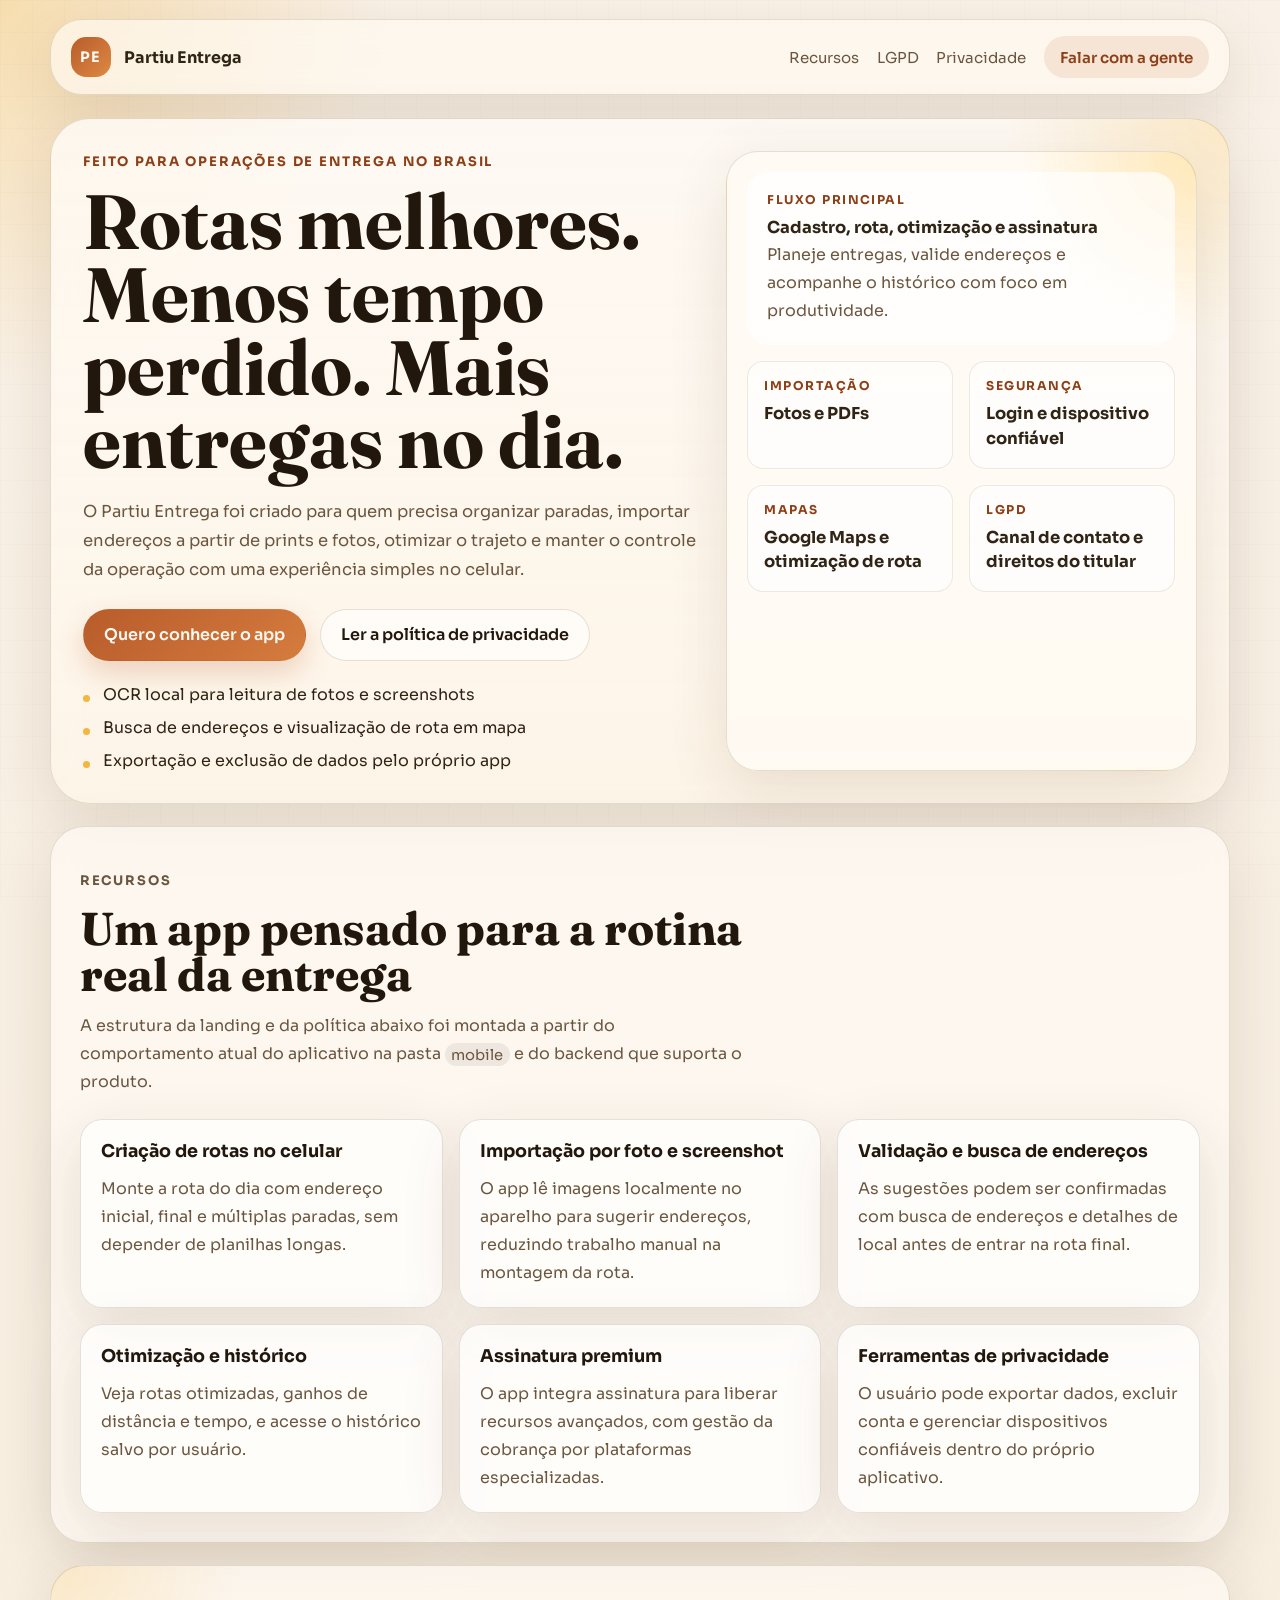
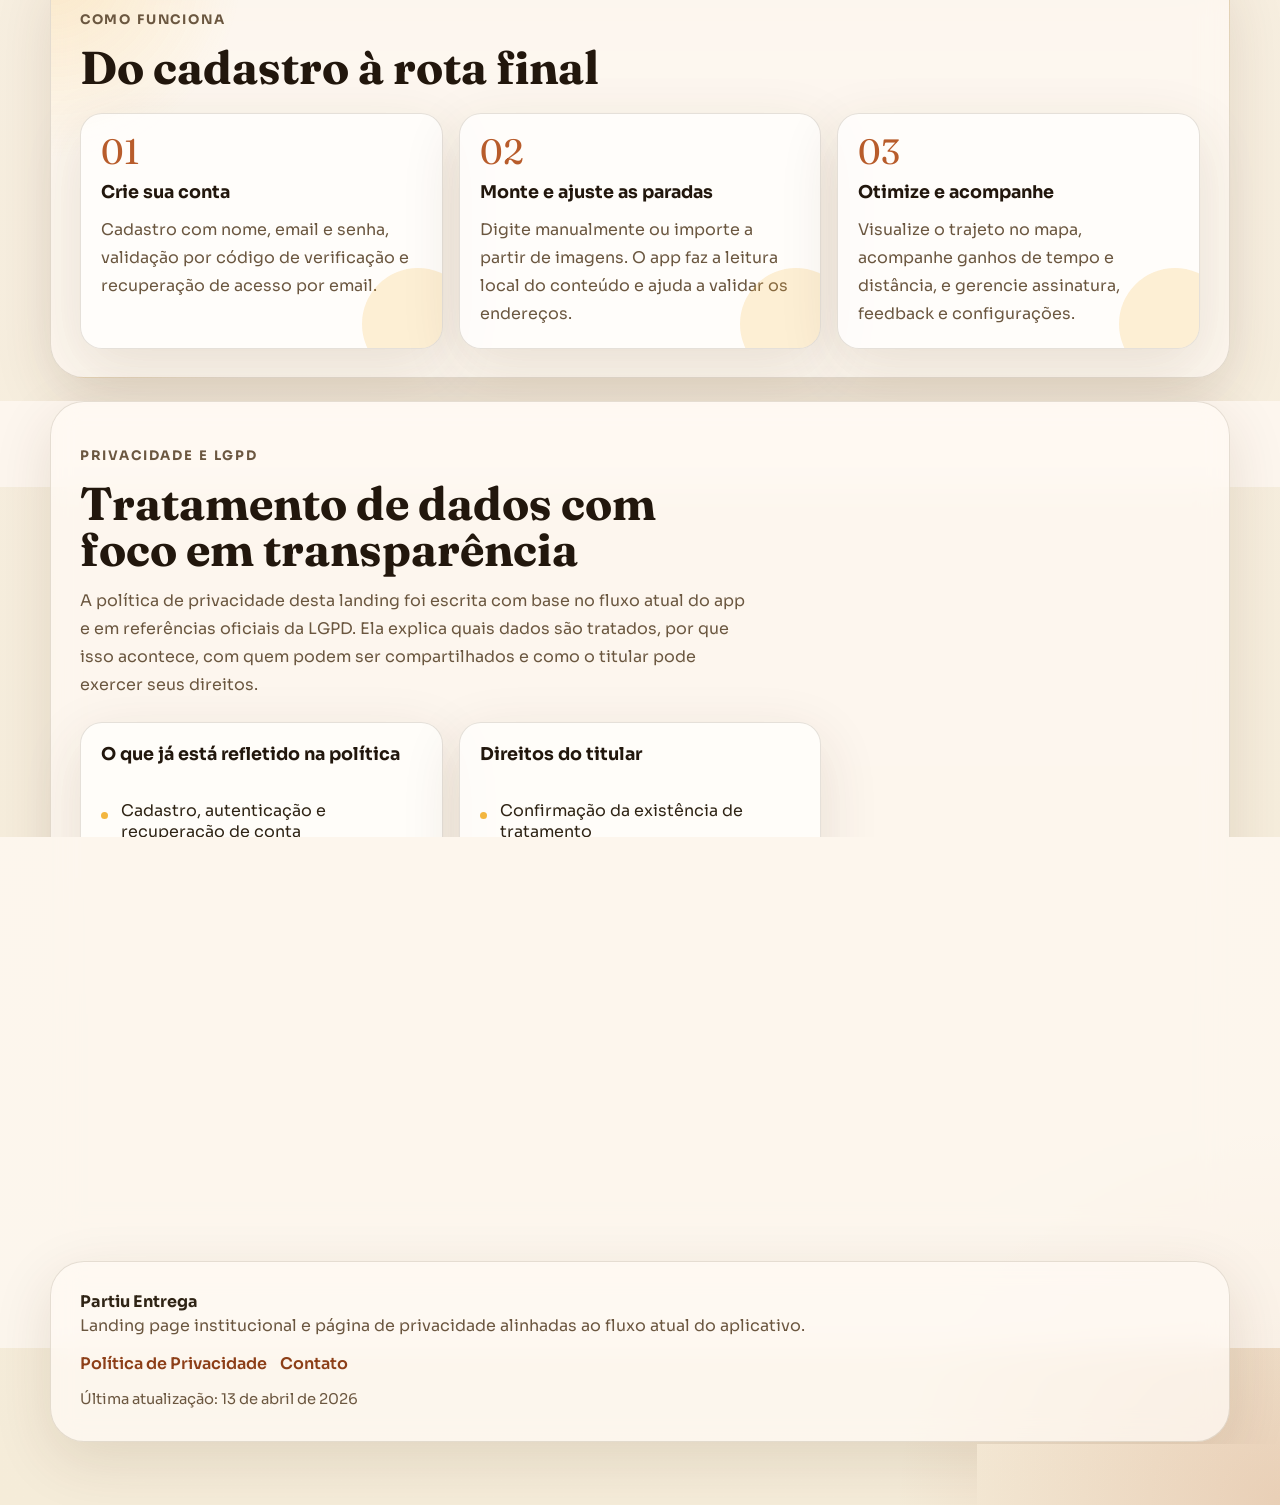
==== index.html @ 207a00ff "adding a page to project" ====
<!doctype html>
<html lang="pt-BR">
  <head>
    <meta charset="UTF-8" />
    <meta name="viewport" content="width=device-width, initial-scale=1.0" />
    <title>Partiu Entrega | Rotas inteligentes para entregas no Brasil</title>
    <meta
      name="description"
      content="Partiu Entrega ajuda entregadores a criar, importar e otimizar rotas com mais rapidez, segurança e transparência no tratamento de dados."
    />
    <link rel="stylesheet" href="./styles.css" />
  </head>
  <body>
    <div class="page-shell">
      <header class="site-header">
        <a class="brand" href="./index.html">
          <span class="brand-mark">PE</span>
          <span data-config="brandName">Partiu Entrega</span>
        </a>

        <nav class="site-nav" aria-label="Navegação principal">
          <a href="#recursos">Recursos</a>
          <a href="#lgpd">LGPD</a>
          <a href="./politica-de-privacidade.html">Privacidade</a>
          <a
            class="nav-cta"
            data-config-link="contactMailto"
            href="mailto:serratdiego@gmail.com"
            >Falar com a gente</a
          >
        </nav>
      </header>

      <main>
        <section class="hero">
          <div class="hero-copy">
            <p class="eyebrow">Feito para operações de entrega no Brasil</p>
            <h1>Rotas melhores. Menos tempo perdido. Mais entregas no dia.</h1>
            <p class="hero-text">
              O <span data-config="brandName">Partiu Entrega</span> foi criado
              para quem precisa organizar paradas, importar endereços a partir
              de prints e fotos, otimizar o trajeto e manter o controle da
              operação com uma experiência simples no celular.
            </p>

            <div class="hero-actions">
              <a
                class="button button-primary"
                data-config-link="contactMailto"
                href="mailto:serratdiego@gmail.com"
                >Quero conhecer o app</a
              >
              <a class="button button-secondary" href="./politica-de-privacidade.html"
                >Ler a política de privacidade</a
              >
            </div>

            <ul class="hero-highlights" aria-label="Destaques do aplicativo">
              <li>OCR local para leitura de fotos e screenshots</li>
              <li>Busca de endereços e visualização de rota em mapa</li>
              <li>Exportação e exclusão de dados pelo próprio app</li>
            </ul>
          </div>

          <aside class="hero-card" aria-label="Resumo do produto">
            <div class="metric-card">
              <span class="metric-label">Fluxo principal</span>
              <strong>Cadastro, rota, otimização e assinatura</strong>
              <p>
                Planeje entregas, valide endereços e acompanhe o histórico com
                foco em produtividade.
              </p>
            </div>

            <div class="metric-grid">
              <div>
                <span class="metric-kicker">Importação</span>
                <strong>Fotos e PDFs</strong>
              </div>
              <div>
                <span class="metric-kicker">Segurança</span>
                <strong>Login e dispositivo confiável</strong>
              </div>
              <div>
                <span class="metric-kicker">Mapas</span>
                <strong>Google Maps e otimização de rota</strong>
              </div>
              <div>
                <span class="metric-kicker">LGPD</span>
                <strong>Canal de contato e direitos do titular</strong>
              </div>
            </div>
          </aside>
        </section>

        <section class="section" id="recursos">
          <div class="section-heading">
            <p class="eyebrow">Recursos</p>
            <h2>Um app pensado para a rotina real da entrega</h2>
            <p>
              A estrutura da landing e da política abaixo foi montada a partir
              do comportamento atual do aplicativo na pasta
              <code>mobile</code> e do backend que suporta o produto.
            </p>
          </div>

          <div class="feature-grid">
            <article class="feature-card">
              <h3>Criação de rotas no celular</h3>
              <p>
                Monte a rota do dia com endereço inicial, final e múltiplas
                paradas, sem depender de planilhas longas.
              </p>
            </article>

            <article class="feature-card">
              <h3>Importação por foto e screenshot</h3>
              <p>
                O app lê imagens localmente no aparelho para sugerir endereços,
                reduzindo trabalho manual na montagem da rota.
              </p>
            </article>

            <article class="feature-card">
              <h3>Validação e busca de endereços</h3>
              <p>
                As sugestões podem ser confirmadas com busca de endereços e
                detalhes de local antes de entrar na rota final.
              </p>
            </article>

            <article class="feature-card">
              <h3>Otimização e histórico</h3>
              <p>
                Veja rotas otimizadas, ganhos de distância e tempo, e acesse o
                histórico salvo por usuário.
              </p>
            </article>

            <article class="feature-card">
              <h3>Assinatura premium</h3>
              <p>
                O app integra assinatura para liberar recursos avançados, com
                gestão da cobrança por plataformas especializadas.
              </p>
            </article>

            <article class="feature-card">
              <h3>Ferramentas de privacidade</h3>
              <p>
                O usuário pode exportar dados, excluir conta e gerenciar
                dispositivos confiáveis dentro do próprio aplicativo.
              </p>
            </article>
          </div>
        </section>

        <section class="section steps-section">
          <div class="section-heading">
            <p class="eyebrow">Como funciona</p>
            <h2>Do cadastro à rota final</h2>
          </div>

          <div class="steps-grid">
            <article class="step-card">
              <span class="step-number">01</span>
              <h3>Crie sua conta</h3>
              <p>
                Cadastro com nome, email e senha, validação por código de
                verificação e recuperação de acesso por email.
              </p>
            </article>

            <article class="step-card">
              <span class="step-number">02</span>
              <h3>Monte e ajuste as paradas</h3>
              <p>
                Digite manualmente ou importe a partir de imagens. O app faz a
                leitura local do conteúdo e ajuda a validar os endereços.
              </p>
            </article>

            <article class="step-card">
              <span class="step-number">03</span>
              <h3>Otimize e acompanhe</h3>
              <p>
                Visualize o trajeto no mapa, acompanhe ganhos de tempo e
                distância, e gerencie assinatura, feedback e configurações.
              </p>
            </article>
          </div>
        </section>

        <section class="section privacy-section" id="lgpd">
          <div class="section-heading">
            <p class="eyebrow">Privacidade e LGPD</p>
            <h2>Tratamento de dados com foco em transparência</h2>
            <p>
              A política de privacidade desta landing foi escrita com base no
              fluxo atual do app e em referências oficiais da LGPD. Ela explica
              quais dados são tratados, por que isso acontece, com quem podem
              ser compartilhados e como o titular pode exercer seus direitos.
            </p>
          </div>

          <div class="privacy-panels">
            <article class="privacy-panel">
              <h3>O que já está refletido na política</h3>
              <ul class="plain-list">
                <li>Cadastro, autenticação e recuperação de conta</li>
                <li>Armazenamento local de sessão e preferências no aparelho</li>
                <li>Importação de imagens com OCR local no dispositivo</li>
                <li>Busca de endereços, mapas e otimização de rota</li>
                <li>Assinaturas, feedbacks, exportação e exclusão de dados</li>
              </ul>
            </article>

            <article class="privacy-panel">
              <h3>Direitos do titular</h3>
              <ul class="plain-list">
                <li>Confirmação da existência de tratamento</li>
                <li>Acesso, correção e portabilidade dos dados</li>
                <li>Eliminação da conta e dos dados associados, quando cabível</li>
                <li>Informações sobre compartilhamento e retenção</li>
                <li>Canal de contato para solicitações relacionadas à LGPD</li>
              </ul>
            </article>
          </div>

          <div class="cta-strip">
            <p>
              Consulte a página completa da política para publicar junto com o
              app e ajustar os dados do responsável, se necessário.
            </p>
            <a class="button button-primary" href="./politica-de-privacidade.html"
              >Abrir política de privacidade</a
            >
          </div>
        </section>
      </main>

      <footer class="site-footer">
        <div>
          <strong data-config="brandName">Partiu Entrega</strong>
          <p>
            Landing page institucional e página de privacidade alinhadas ao
            fluxo atual do aplicativo.
          </p>
        </div>

        <div class="footer-links">
          <a href="./politica-de-privacidade.html">Política de Privacidade</a>
          <a data-config-link="contactMailto" href="mailto:serratdiego@gmail.com"
            >Contato</a
          >
        </div>

        <p class="footer-meta">
          Última atualização: <span data-config="updatedAt">13 de abril de 2026</span>
        </p>
      </footer>
    </div>

    <script src="./script.js"></script>
  </body>
</html>
---- styles.css ----
@import url("https://fonts.googleapis.com/css2?family=Fraunces:wght@600;700&family=Sora:wght@400;500;600;700&display=swap");

:root {
  --bg: #f6efe4;
  --bg-strong: #f0dfc5;
  --surface: rgba(255, 251, 245, 0.82);
  --surface-strong: #fff8ef;
  --card: rgba(255, 255, 255, 0.8);
  --border: rgba(71, 49, 18, 0.14);
  --text: #2f2415;
  --text-soft: #6b5740;
  --heading: #22170d;
  --primary: #b85c2b;
  --primary-strong: #8d3f18;
  --accent: #f3b63f;
  --accent-soft: #ffe09c;
  --shadow: 0 18px 60px rgba(74, 42, 9, 0.12);
  --radius-xl: 28px;
  --radius-lg: 22px;
  --radius-md: 16px;
  --radius-sm: 12px;
  --max-width: 1180px;
}

* {
  box-sizing: border-box;
}

html {
  scroll-behavior: smooth;
}

body {
  margin: 0;
  color: var(--text);
  font-family: "Sora", "Segoe UI", sans-serif;
  background:
    radial-gradient(circle at top left, rgba(243, 182, 63, 0.33), transparent 24rem),
    radial-gradient(circle at bottom right, rgba(184, 92, 43, 0.2), transparent 24rem),
    linear-gradient(180deg, #f9f1e7 0%, #f5ecd9 100%);
}

body::before {
  position: fixed;
  inset: 0;
  background-image:
    linear-gradient(rgba(47, 36, 21, 0.025) 1px, transparent 1px),
    linear-gradient(90deg, rgba(47, 36, 21, 0.025) 1px, transparent 1px);
  background-size: 32px 32px;
  content: "";
  pointer-events: none;
  opacity: 0.55;
}

a {
  color: inherit;
}

code {
  padding: 0.16rem 0.4rem;
  border-radius: 999px;
  background: rgba(47, 36, 21, 0.07);
  font-family: "Sora", sans-serif;
  font-size: 0.92em;
}

.page-shell {
  position: relative;
  z-index: 1;
  width: min(calc(100% - 2rem), var(--max-width));
  margin: 0 auto;
  padding: 1.2rem 0 2.5rem;
}

.site-header,
.site-footer,
.hero,
.section,
.policy-hero,
.policy-content {
  backdrop-filter: blur(14px);
}

.site-header {
  display: flex;
  align-items: center;
  justify-content: space-between;
  gap: 1rem;
  padding: 1rem 1.25rem;
  margin-bottom: 1.4rem;
  border: 1px solid var(--border);
  border-radius: calc(var(--radius-xl) + 4px);
  background: rgba(255, 249, 241, 0.68);
  box-shadow: var(--shadow);
}

.brand {
  display: inline-flex;
  align-items: center;
  gap: 0.8rem;
  font-weight: 700;
  text-decoration: none;
}

.brand-mark {
  display: grid;
  place-items: center;
  width: 2.5rem;
  height: 2.5rem;
  border-radius: 0.95rem;
  background: linear-gradient(135deg, var(--primary) 0%, #de8a44 100%);
  color: #fff8f2;
  font-size: 0.9rem;
  letter-spacing: 0.08em;
}

.site-nav {
  display: flex;
  flex-wrap: wrap;
  align-items: center;
  justify-content: flex-end;
  gap: 0.9rem 1.1rem;
}

.site-nav a {
  text-decoration: none;
  color: var(--text-soft);
  font-size: 0.94rem;
}

.site-nav a:hover,
.site-nav a:focus-visible {
  color: var(--heading);
}

.nav-cta {
  padding: 0.72rem 1rem;
  border-radius: 999px;
  background: rgba(184, 92, 43, 0.12);
  color: var(--primary-strong) !important;
  font-weight: 600;
}

.hero {
  display: grid;
  grid-template-columns: minmax(0, 1.25fr) minmax(320px, 0.95fr);
  gap: 1.4rem;
  padding: 2rem;
  margin-bottom: 1.4rem;
  border: 1px solid var(--border);
  border-radius: 40px;
  background:
    radial-gradient(circle at right top, rgba(243, 182, 63, 0.25), transparent 14rem),
    linear-gradient(180deg, rgba(255, 251, 246, 0.82), rgba(255, 246, 233, 0.74));
  box-shadow: var(--shadow);
}

.hero-copy,
.section-heading {
  max-width: 42rem;
}

.eyebrow {
  margin: 0 0 0.8rem;
  color: var(--primary-strong);
  font-size: 0.82rem;
  font-weight: 700;
  letter-spacing: 0.14em;
  text-transform: uppercase;
}

h1,
h2,
h3 {
  margin: 0;
  color: var(--heading);
}

h1,
h2 {
  font-family: "Fraunces", Georgia, serif;
}

h1 {
  max-width: 13ch;
  font-size: clamp(2.8rem, 6vw, 5.2rem);
  line-height: 0.95;
}

h2 {
  font-size: clamp(2rem, 3.6vw, 3.25rem);
  line-height: 1;
}

h3 {
  font-size: 1.1rem;
  line-height: 1.35;
}

p {
  margin: 0;
  line-height: 1.75;
}

.hero-text,
.section-heading p,
.policy-hero p,
.policy-content p,
.feature-card p,
.step-card p,
.privacy-panel p,
.metric-card p {
  color: var(--text-soft);
}

.hero-text {
  margin-top: 1.25rem;
  font-size: 1.03rem;
}

.hero-actions,
.footer-links {
  display: flex;
  flex-wrap: wrap;
  gap: 0.85rem;
}

.hero-actions {
  margin-top: 1.5rem;
}

.button {
  display: inline-flex;
  align-items: center;
  justify-content: center;
  padding: 0.92rem 1.25rem;
  border: 1px solid transparent;
  border-radius: 999px;
  text-decoration: none;
  font-weight: 600;
  transition:
    transform 180ms ease,
    box-shadow 180ms ease,
    background 180ms ease;
}

.button:hover,
.button:focus-visible {
  transform: translateY(-1px);
}

.button-primary {
  background: linear-gradient(135deg, var(--primary) 0%, #d57c3e 100%);
  color: #fff8f1;
  box-shadow: 0 12px 28px rgba(184, 92, 43, 0.24);
}

.button-secondary {
  border-color: var(--border);
  background: rgba(255, 255, 255, 0.62);
  color: var(--heading);
}

.hero-highlights,
.plain-list {
  padding: 0;
  margin: 1.4rem 0 0;
  list-style: none;
}

.hero-highlights li,
.plain-list li {
  position: relative;
  padding-left: 1.25rem;
  color: var(--text);
}

.hero-highlights li + li,
.plain-list li + li {
  margin-top: 0.75rem;
}

.hero-highlights li::before,
.plain-list li::before {
  position: absolute;
  top: 0.72rem;
  left: 0;
  width: 0.45rem;
  height: 0.45rem;
  border-radius: 999px;
  background: var(--accent);
  content: "";
}

.hero-card,
.feature-card,
.step-card,
.privacy-panel,
.section,
.policy-hero,
.policy-content,
.site-footer {
  border: 1px solid var(--border);
  box-shadow: var(--shadow);
}

.hero-card {
  display: grid;
  gap: 1rem;
  align-content: start;
  padding: 1.3rem;
  border-radius: 32px;
  background:
    radial-gradient(circle at top right, rgba(255, 224, 156, 0.65), transparent 11rem),
    rgba(255, 251, 245, 0.82);
}

.metric-card,
.feature-card,
.step-card,
.privacy-panel {
  padding: 1.25rem;
  border-radius: var(--radius-lg);
  background: rgba(255, 255, 255, 0.7);
}

.metric-label,
.metric-kicker,
.summary-label {
  display: block;
  margin-bottom: 0.5rem;
  color: var(--primary-strong);
  font-size: 0.76rem;
  font-weight: 700;
  letter-spacing: 0.12em;
  text-transform: uppercase;
}

.metric-card strong,
.metric-grid strong,
.policy-summary strong {
  display: block;
  font-size: 1.03rem;
  line-height: 1.5;
}

.metric-grid,
.privacy-panels,
.feature-grid,
.steps-grid,
.policy-summary {
  display: grid;
  gap: 1rem;
}

.metric-grid {
  grid-template-columns: repeat(2, minmax(0, 1fr));
}

.metric-grid > div {
  padding: 1rem;
  border: 1px solid rgba(71, 49, 18, 0.1);
  border-radius: var(--radius-md);
  background: rgba(255, 255, 255, 0.62);
}

.section,
.policy-hero,
.policy-content,
.site-footer {
  padding: 1.8rem;
  margin-bottom: 1.4rem;
  border-radius: 34px;
  background: rgba(255, 250, 244, 0.72);
}

.section-heading {
  margin-bottom: 1.4rem;
}

.section-heading p {
  margin-top: 0.9rem;
}

.feature-grid,
.steps-grid,
.privacy-panels {
  grid-template-columns: repeat(3, minmax(0, 1fr));
}

.feature-card,
.step-card,
.privacy-panel {
  display: flex;
  flex-direction: column;
  gap: 0.7rem;
}

.step-card {
  position: relative;
  overflow: hidden;
}

.step-card::after {
  position: absolute;
  inset: auto -2rem -2rem auto;
  width: 7rem;
  height: 7rem;
  border-radius: 999px;
  background: rgba(243, 182, 63, 0.2);
  content: "";
}

.step-number {
  font-family: "Fraunces", Georgia, serif;
  color: var(--primary);
  font-size: 2.2rem;
  line-height: 1;
}

.steps-section {
  background:
    radial-gradient(circle at top left, rgba(243, 182, 63, 0.22), transparent 12rem),
    rgba(255, 250, 244, 0.72);
}

.cta-strip {
  display: flex;
  align-items: center;
  justify-content: space-between;
  gap: 1rem;
  margin-top: 1.35rem;
  padding: 1.1rem 1.2rem;
  border-radius: var(--radius-lg);
  background: linear-gradient(135deg, rgba(184, 92, 43, 0.1), rgba(243, 182, 63, 0.18));
}

.site-footer {
  display: grid;
  gap: 0.8rem;
}

.site-footer p {
  color: var(--text-soft);
}

.footer-links a {
  color: var(--primary-strong);
  text-decoration: none;
  font-weight: 600;
}

.footer-meta {
  font-size: 0.92rem;
}

.policy-main {
  display: grid;
  gap: 1.4rem;
}

.policy-hero h1 {
  max-width: 15ch;
  margin-bottom: 1rem;
}

.policy-summary {
  grid-template-columns: repeat(3, minmax(0, 1fr));
  margin-top: 1.5rem;
}

.policy-summary > div {
  padding: 1rem 1.05rem;
  border-radius: var(--radius-md);
  border: 1px solid rgba(71, 49, 18, 0.1);
  background: rgba(255, 255, 255, 0.68);
}

.policy-content {
  display: grid;
  gap: 1.6rem;
}

.policy-content section {
  display: grid;
  gap: 0.9rem;
}

.policy-content h2 {
  font-size: clamp(1.45rem, 2.3vw, 2rem);
}

.table-wrapper {
  overflow-x: auto;
}

.policy-table {
  width: 100%;
  border-collapse: collapse;
  min-width: 760px;
  background: rgba(255, 255, 255, 0.68);
  border-radius: var(--radius-md);
  overflow: hidden;
}

.policy-table th,
.policy-table td {
  padding: 1rem;
  border-bottom: 1px solid rgba(71, 49, 18, 0.1);
  text-align: left;
  vertical-align: top;
  line-height: 1.65;
}

.policy-table th {
  background: rgba(243, 182, 63, 0.18);
  color: var(--heading);
  font-size: 0.92rem;
}

.policy-table td {
  color: var(--text-soft);
  font-size: 0.94rem;
}

.notice,
.contact-card {
  padding: 1rem 1.1rem;
  border-left: 4px solid var(--primary);
  border-radius: 0 var(--radius-sm) var(--radius-sm) 0;
  background: rgba(255, 243, 226, 0.95);
}

.contact-card {
  display: inline-flex;
  gap: 0.4rem;
  flex-wrap: wrap;
}

.contact-card a,
.policy-content a {
  color: var(--primary-strong);
}

[aria-disabled="true"] {
  pointer-events: none;
  opacity: 0.55;
}

@media (max-width: 960px) {
  .hero,
  .feature-grid,
  .steps-grid,
  .privacy-panels,
  .policy-summary {
    grid-template-columns: 1fr;
  }

  .hero {
    padding: 1.55rem;
  }

  .site-header {
    flex-direction: column;
    align-items: flex-start;
  }

  .site-nav {
    justify-content: flex-start;
  }

  h1 {
    max-width: 100%;
  }

  .cta-strip {
    flex-direction: column;
    align-items: flex-start;
  }
}

@media (max-width: 640px) {
  .page-shell {
    width: min(calc(100% - 1rem), var(--max-width));
    padding-top: 0.55rem;
  }

  .site-header,
  .section,
  .policy-hero,
  .policy-content,
  .site-footer,
  .hero {
    border-radius: 24px;
    padding: 1.15rem;
  }

  .metric-grid {
    grid-template-columns: 1fr;
  }

  .button,
  .nav-cta {
    width: 100%;
  }

  .hero-actions,
  .footer-links {
    width: 100%;
  }

  .footer-links a {
    width: 100%;
  }
}
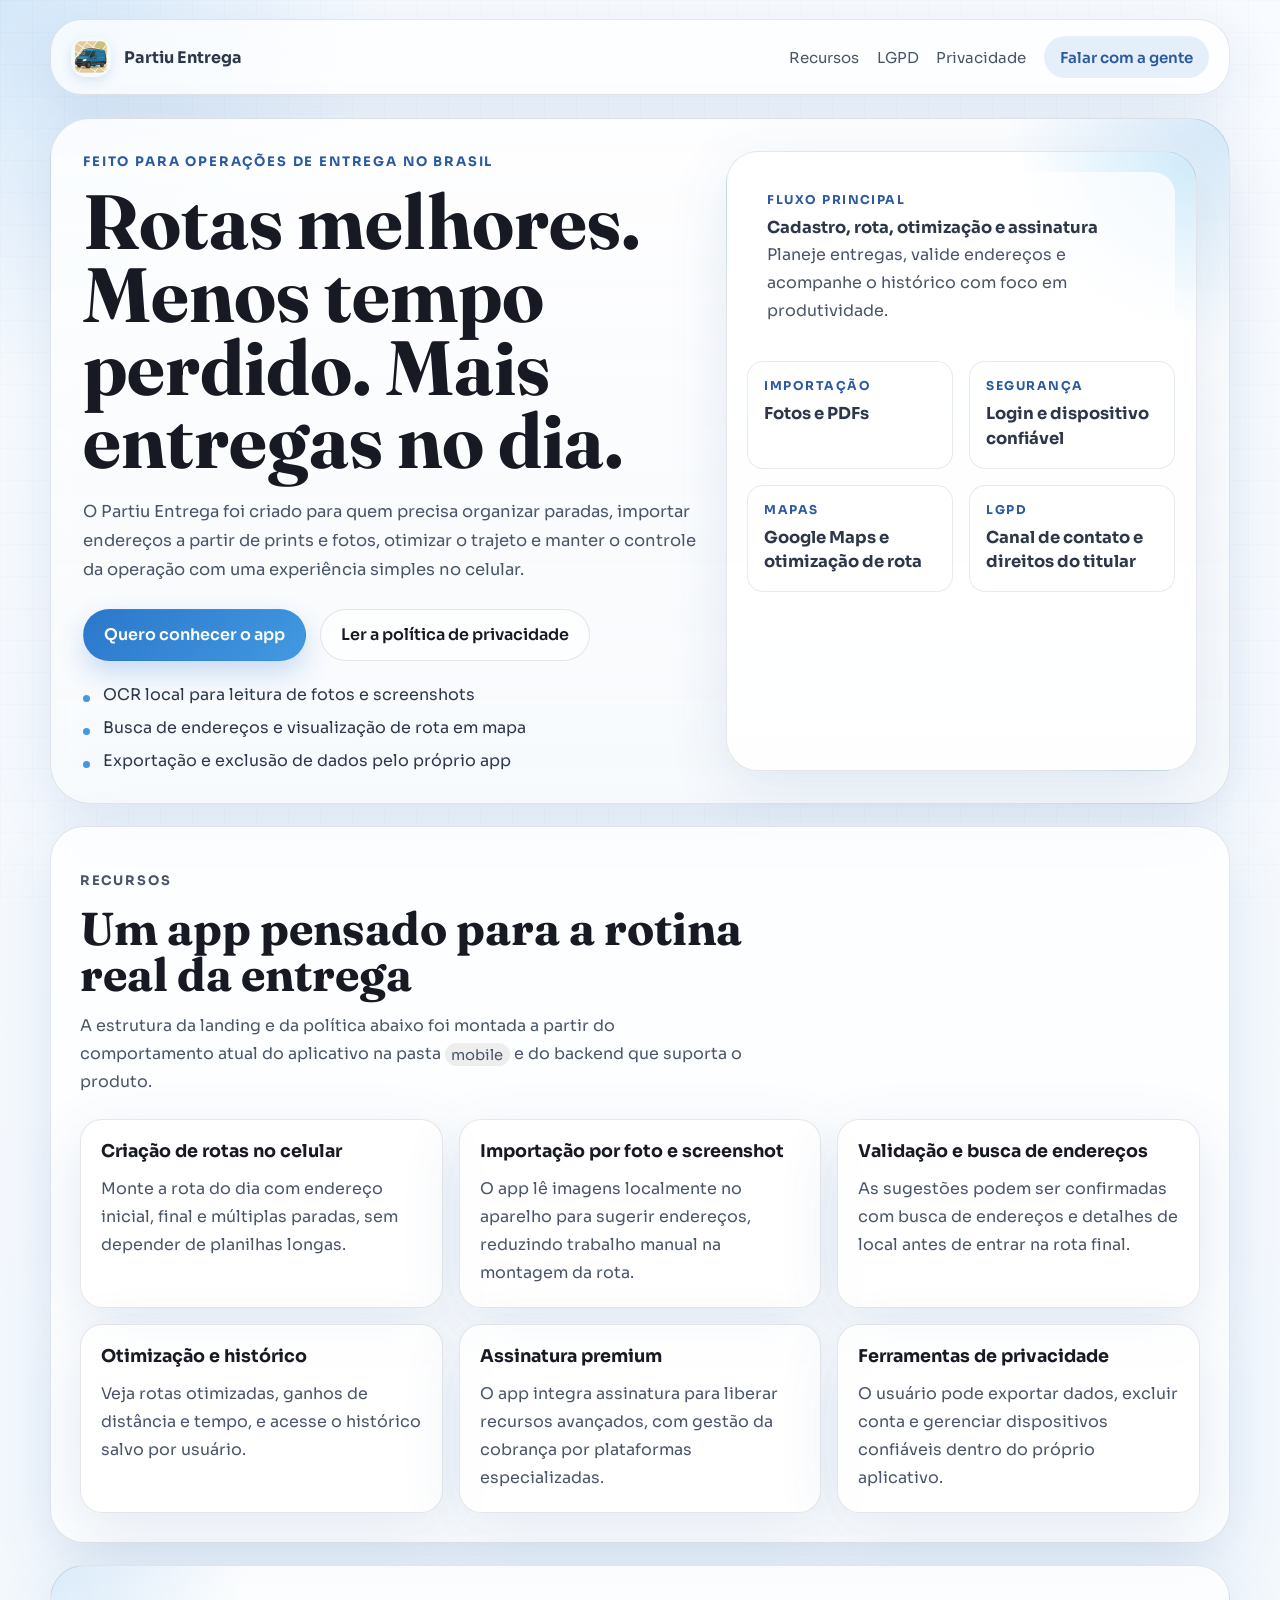
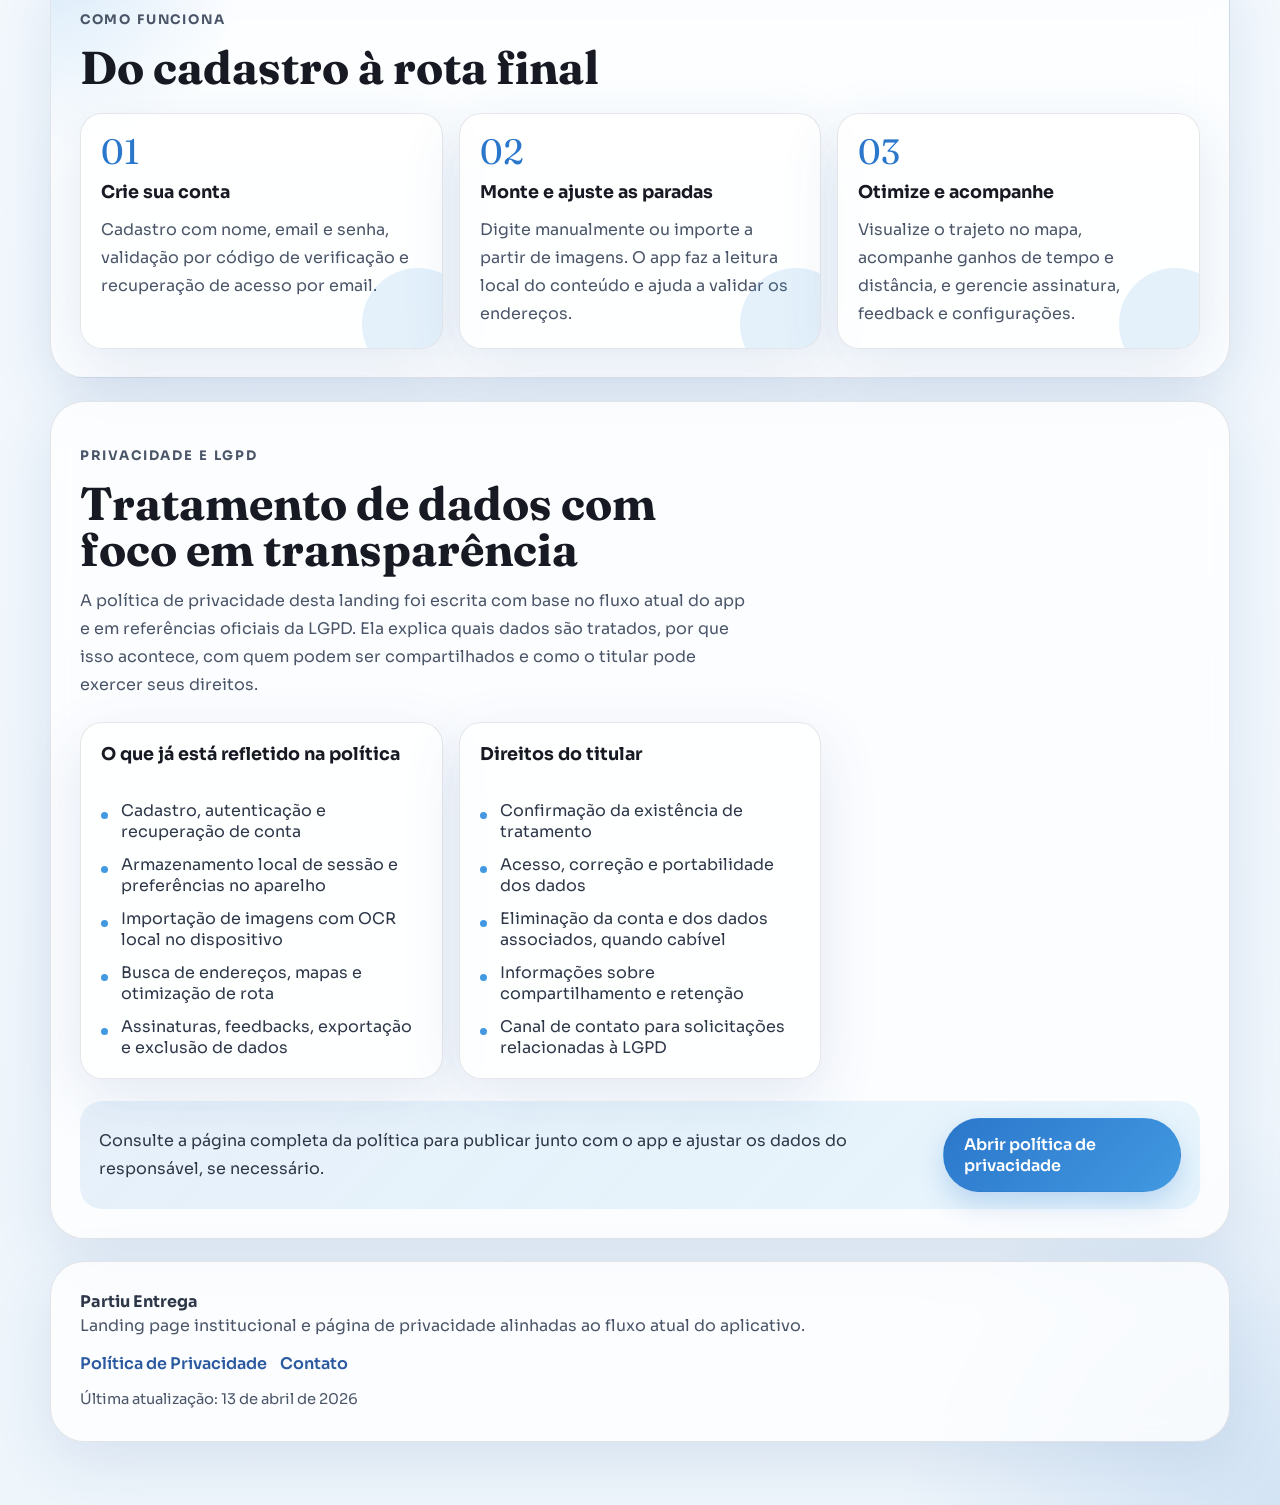
==== commit e117d571: "change the icon to the project" ====
--- a/index.html
+++ b/index.html
@@ -8,13 +8,19 @@
       name="description"
       content="Partiu Entrega ajuda entregadores a criar, importar e otimizar rotas com mais rapidez, segurança e transparência no tratamento de dados."
     />
+    <link rel="icon" type="image/png" href="./assets/icon-app.png" />
     <link rel="stylesheet" href="./styles.css" />
   </head>
   <body>
     <div class="page-shell">
       <header class="site-header">
         <a class="brand" href="./index.html">
-          <span class="brand-mark">PE</span>
+          <span class="brand-mark">
+            <img
+              src="./assets/icon-app.png"
+              alt="Icone do Partiu Entrega"
+            />
+          </span>
           <span data-config="brandName">Partiu Entrega</span>
         </a>
 
--- a/styles.css
+++ b/styles.css
@@ -1,20 +1,20 @@
 @import url("https://fonts.googleapis.com/css2?family=Fraunces:wght@600;700&family=Sora:wght@400;500;600;700&display=swap");
 
 :root {
-  --bg: #f6efe4;
-  --bg-strong: #f0dfc5;
-  --surface: rgba(255, 251, 245, 0.82);
-  --surface-strong: #fff8ef;
-  --card: rgba(255, 255, 255, 0.8);
-  --border: rgba(71, 49, 18, 0.14);
-  --text: #2f2415;
-  --text-soft: #6b5740;
-  --heading: #22170d;
-  --primary: #b85c2b;
-  --primary-strong: #8d3f18;
-  --accent: #f3b63f;
-  --accent-soft: #ffe09c;
-  --shadow: 0 18px 60px rgba(74, 42, 9, 0.12);
+  --bg: #f7fafc;
+  --bg-strong: #ebf8ff;
+  --surface: rgba(255, 255, 255, 0.84);
+  --surface-strong: #ffffff;
+  --card: rgba(255, 255, 255, 0.82);
+  --border: rgba(45, 55, 72, 0.12);
+  --text: #2d3748;
+  --text-soft: #4a5568;
+  --heading: #171923;
+  --primary: #2b77cb;
+  --primary-strong: #2c5aa0;
+  --accent: #4299e1;
+  --accent-soft: #bee3f8;
+  --shadow: 0 18px 60px rgba(44, 90, 160, 0.12);
   --radius-xl: 28px;
   --radius-lg: 22px;
   --radius-md: 16px;
@@ -35,17 +35,17 @@
   color: var(--text);
   font-family: "Sora", "Segoe UI", sans-serif;
   background:
-    radial-gradient(circle at top left, rgba(243, 182, 63, 0.33), transparent 24rem),
-    radial-gradient(circle at bottom right, rgba(184, 92, 43, 0.2), transparent 24rem),
-    linear-gradient(180deg, #f9f1e7 0%, #f5ecd9 100%);
+    radial-gradient(circle at top left, rgba(66, 153, 225, 0.2), transparent 24rem),
+    radial-gradient(circle at bottom right, rgba(43, 119, 203, 0.14), transparent 24rem),
+    linear-gradient(180deg, #f8fbff 0%, #eef5fb 100%);
 }
 
 body::before {
   position: fixed;
   inset: 0;
   background-image:
-    linear-gradient(rgba(47, 36, 21, 0.025) 1px, transparent 1px),
-    linear-gradient(90deg, rgba(47, 36, 21, 0.025) 1px, transparent 1px);
+    linear-gradient(rgba(45, 55, 72, 0.025) 1px, transparent 1px),
+    linear-gradient(90deg, rgba(45, 55, 72, 0.025) 1px, transparent 1px);
   background-size: 32px 32px;
   content: "";
   pointer-events: none;
@@ -90,7 +90,7 @@
   margin-bottom: 1.4rem;
   border: 1px solid var(--border);
   border-radius: calc(var(--radius-xl) + 4px);
-  background: rgba(255, 249, 241, 0.68);
+  background: rgba(255, 255, 255, 0.72);
   box-shadow: var(--shadow);
 }
 
@@ -107,11 +107,17 @@
   place-items: center;
   width: 2.5rem;
   height: 2.5rem;
+  overflow: hidden;
+  flex-shrink: 0;
   border-radius: 0.95rem;
-  background: linear-gradient(135deg, var(--primary) 0%, #de8a44 100%);
-  color: #fff8f2;
-  font-size: 0.9rem;
-  letter-spacing: 0.08em;
+  box-shadow: 0 4px 12px rgba(44, 90, 160, 0.14);
+}
+
+.brand-mark img {
+  display: block;
+  width: 100%;
+  height: 100%;
+  object-fit: cover;
 }
 
 .site-nav {
@@ -136,7 +142,7 @@
 .nav-cta {
   padding: 0.72rem 1rem;
   border-radius: 999px;
-  background: rgba(184, 92, 43, 0.12);
+  background: rgba(49, 130, 206, 0.12);
   color: var(--primary-strong) !important;
   font-weight: 600;
 }
@@ -150,8 +156,8 @@
   border: 1px solid var(--border);
   border-radius: 40px;
   background:
-    radial-gradient(circle at right top, rgba(243, 182, 63, 0.25), transparent 14rem),
-    linear-gradient(180deg, rgba(255, 251, 246, 0.82), rgba(255, 246, 233, 0.74));
+    radial-gradient(circle at right top, rgba(66, 153, 225, 0.22), transparent 14rem),
+    linear-gradient(180deg, rgba(255, 255, 255, 0.84), rgba(247, 250, 252, 0.8));
   box-shadow: var(--shadow);
 }
 
@@ -250,9 +256,9 @@
 }
 
 .button-primary {
-  background: linear-gradient(135deg, var(--primary) 0%, #d57c3e 100%);
-  color: #fff8f1;
-  box-shadow: 0 12px 28px rgba(184, 92, 43, 0.24);
+  background: linear-gradient(135deg, var(--primary) 0%, var(--accent) 100%);
+  color: #ffffff;
+  box-shadow: 0 12px 28px rgba(43, 119, 203, 0.24);
 }
 
 .button-secondary {
@@ -311,8 +317,8 @@
   padding: 1.3rem;
   border-radius: 32px;
   background:
-    radial-gradient(circle at top right, rgba(255, 224, 156, 0.65), transparent 11rem),
-    rgba(255, 251, 245, 0.82);
+    radial-gradient(circle at top right, rgba(190, 227, 248, 0.72), transparent 11rem),
+    rgba(255, 255, 255, 0.84);
 }
 
 .metric-card,
@@ -359,7 +365,7 @@
 
 .metric-grid > div {
   padding: 1rem;
-  border: 1px solid rgba(71, 49, 18, 0.1);
+  border: 1px solid rgba(45, 55, 72, 0.1);
   border-radius: var(--radius-md);
   background: rgba(255, 255, 255, 0.62);
 }
@@ -371,7 +377,7 @@
   padding: 1.8rem;
   margin-bottom: 1.4rem;
   border-radius: 34px;
-  background: rgba(255, 250, 244, 0.72);
+  background: rgba(255, 255, 255, 0.76);
 }
 
 .section-heading {
@@ -407,7 +413,7 @@
   width: 7rem;
   height: 7rem;
   border-radius: 999px;
-  background: rgba(243, 182, 63, 0.2);
+  background: rgba(66, 153, 225, 0.14);
   content: "";
 }
 
@@ -420,8 +426,8 @@
 
 .steps-section {
   background:
-    radial-gradient(circle at top left, rgba(243, 182, 63, 0.22), transparent 12rem),
-    rgba(255, 250, 244, 0.72);
+    radial-gradient(circle at top left, rgba(66, 153, 225, 0.18), transparent 12rem),
+    rgba(255, 255, 255, 0.76);
 }
 
 .cta-strip {
@@ -432,7 +438,7 @@
   margin-top: 1.35rem;
   padding: 1.1rem 1.2rem;
   border-radius: var(--radius-lg);
-  background: linear-gradient(135deg, rgba(184, 92, 43, 0.1), rgba(243, 182, 63, 0.18));
+  background: linear-gradient(135deg, rgba(49, 130, 206, 0.1), rgba(190, 227, 248, 0.34));
 }
 
 .site-footer {
@@ -459,35 +465,65 @@
   gap: 1.4rem;
 }
 
+.policy-page {
+  width: min(calc(100% - 2rem), 980px);
+}
+
+.policy-page .site-header,
+.policy-page .site-footer,
+.policy-page .policy-hero,
+.policy-page .policy-content {
+  background: rgba(255, 255, 255, 0.96);
+  backdrop-filter: none;
+  box-shadow: 0 10px 30px rgba(44, 90, 160, 0.08);
+}
+
+.policy-page .site-header,
+.policy-page .site-footer {
+  border-radius: 24px;
+}
+
+.policy-page .policy-hero,
+.policy-page .policy-content {
+  border-radius: 24px;
+}
+
 .policy-hero h1 {
-  max-width: 15ch;
-  margin-bottom: 1rem;
+  max-width: 16ch;
+  margin-bottom: 0.9rem;
 }
 
 .policy-summary {
-  grid-template-columns: repeat(3, minmax(0, 1fr));
-  margin-top: 1.5rem;
+  grid-template-columns: repeat(2, minmax(0, 1fr));
+  margin-top: 1.3rem;
 }
 
 .policy-summary > div {
-  padding: 1rem 1.05rem;
-  border-radius: var(--radius-md);
-  border: 1px solid rgba(71, 49, 18, 0.1);
-  background: rgba(255, 255, 255, 0.68);
+  padding: 0.9rem 1rem;
+  border-radius: 14px;
+  border: 1px solid rgba(45, 55, 72, 0.08);
+  background: #f8fbff;
 }
 
 .policy-content {
   display: grid;
-  gap: 1.6rem;
+  gap: 1.3rem;
 }
 
 .policy-content section {
   display: grid;
-  gap: 0.9rem;
+  gap: 0.75rem;
+  padding-bottom: 1.2rem;
+  border-bottom: 1px solid rgba(45, 55, 72, 0.08);
+}
+
+.policy-content section:last-child {
+  padding-bottom: 0;
+  border-bottom: 0;
 }
 
 .policy-content h2 {
-  font-size: clamp(1.45rem, 2.3vw, 2rem);
+  font-size: clamp(1.35rem, 2vw, 1.8rem);
 }
 
 .table-wrapper {
@@ -498,22 +534,22 @@
   width: 100%;
   border-collapse: collapse;
   min-width: 760px;
-  background: rgba(255, 255, 255, 0.68);
-  border-radius: var(--radius-md);
+  background: #ffffff;
+  border-radius: 14px;
   overflow: hidden;
 }
 
 .policy-table th,
 .policy-table td {
   padding: 1rem;
-  border-bottom: 1px solid rgba(71, 49, 18, 0.1);
+  border-bottom: 1px solid rgba(45, 55, 72, 0.1);
   text-align: left;
   vertical-align: top;
   line-height: 1.65;
 }
 
 .policy-table th {
-  background: rgba(243, 182, 63, 0.18);
+  background: #f1f7ff;
   color: var(--heading);
   font-size: 0.92rem;
 }
@@ -528,7 +564,7 @@
   padding: 1rem 1.1rem;
   border-left: 4px solid var(--primary);
   border-radius: 0 var(--radius-sm) var(--radius-sm) 0;
-  background: rgba(255, 243, 226, 0.95);
+  background: #f6fbff;
 }
 
 .contact-card {
@@ -595,6 +631,10 @@
     padding: 1.15rem;
   }
 
+  .policy-page {
+    width: min(calc(100% - 1rem), 980px);
+  }
+
   .metric-grid {
     grid-template-columns: 1fr;
   }
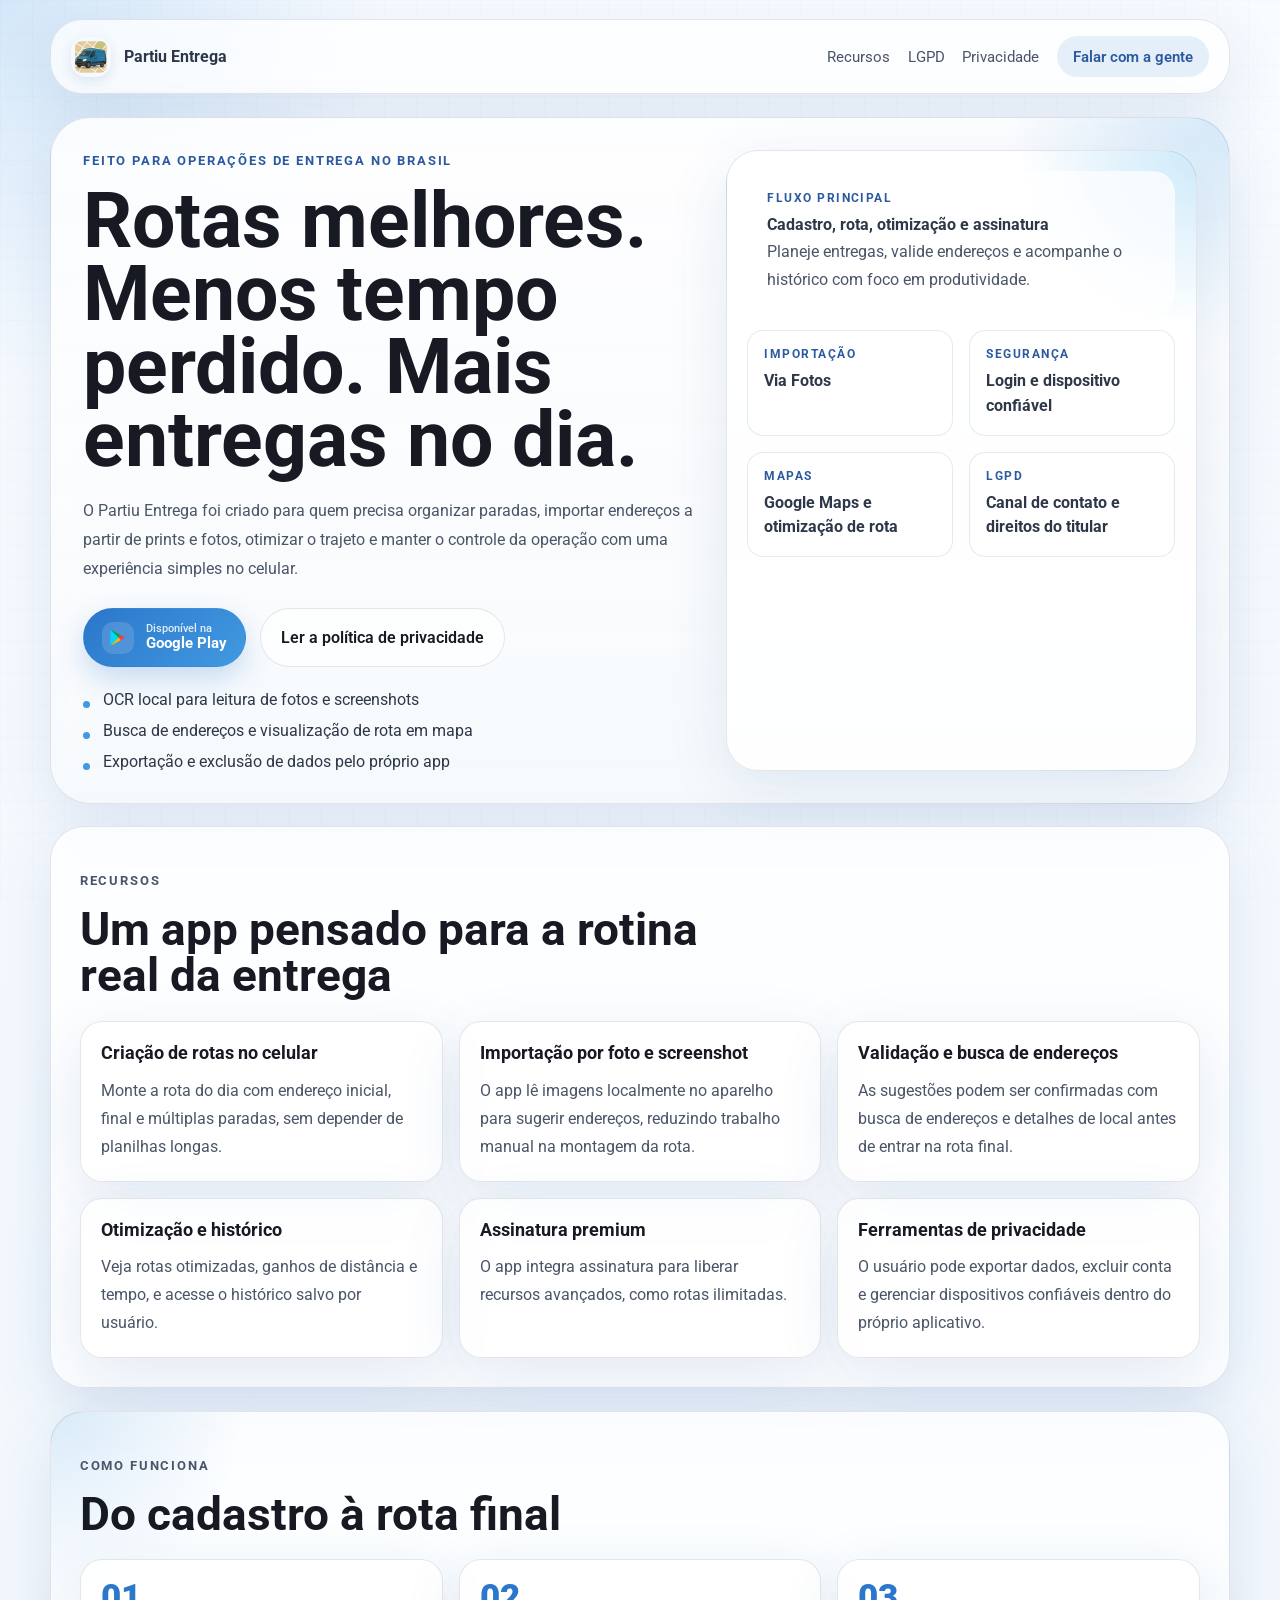
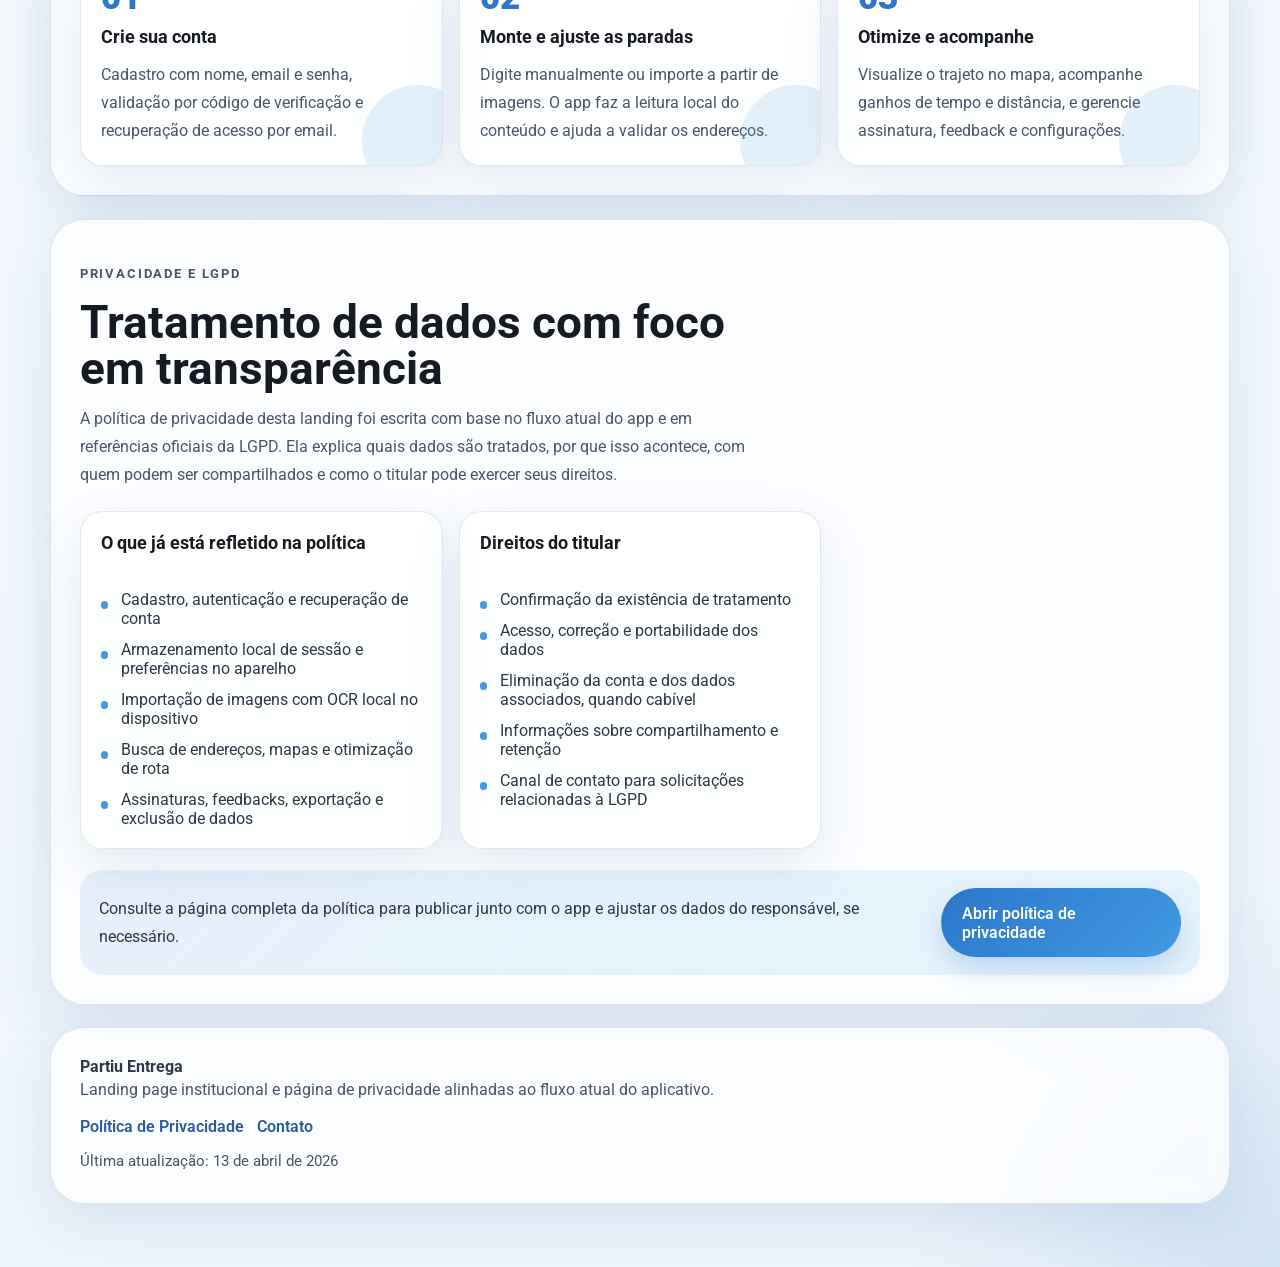
==== commit bd0e916f: "new features" ====
--- a/index.html
+++ b/index.html
@@ -51,10 +51,29 @@
 
             <div class="hero-actions">
               <a
-                class="button button-primary"
-                data-config-link="contactMailto"
-                href="mailto:serratdiego@gmail.com"
-                >Quero conhecer o app</a
+                class="button button-primary store-button"
+                data-config-link="playStoreUrl"
+                href="https://play.google.com/store/apps/details?id=com.diegoserrat.deliveryrouting"
+                target="_blank"
+                rel="noreferrer"
+              >
+                <span class="store-icon" aria-hidden="true">
+                  <svg
+                    viewBox="0 0 64 64"
+                    xmlns="http://www.w3.org/2000/svg"
+                    role="img"
+                  >
+                    <path d="M8 10.5V53.5C8 55.5 9.6 56.5 10.9 55.5L35 32L10.9 8.5C9.6 7.5 8 8.5 8 10.5Z" fill="#00D7FF"/>
+                    <path d="M35 32L43.2 23.9L14.9 8.4C13.6 7.7 12.4 7.8 11.6 8.5L35 32Z" fill="#00A64A"/>
+                    <path d="M35 32L43.2 40.1L14.9 55.6C13.6 56.3 12.4 56.2 11.6 55.5L35 32Z" fill="#FFB900"/>
+                    <path d="M43.2 23.9L53.1 29.3C55.6 30.6 55.6 33.4 53.1 34.7L43.2 40.1L35 32L43.2 23.9Z" fill="#FF3A44"/>
+                  </svg>
+                </span>
+                <span class="store-copy">
+                  <small>Disponível na</small>
+                  <strong>Google Play</strong>
+                </span>
+              </a
               >
               <a class="button button-secondary" href="./politica-de-privacidade.html"
                 >Ler a política de privacidade</a
@@ -81,7 +100,7 @@
             <div class="metric-grid">
               <div>
                 <span class="metric-kicker">Importação</span>
-                <strong>Fotos e PDFs</strong>
+                <strong>Via Fotos</strong>
               </div>
               <div>
                 <span class="metric-kicker">Segurança</span>
@@ -103,11 +122,6 @@
           <div class="section-heading">
             <p class="eyebrow">Recursos</p>
             <h2>Um app pensado para a rotina real da entrega</h2>
-            <p>
-              A estrutura da landing e da política abaixo foi montada a partir
-              do comportamento atual do aplicativo na pasta
-              <code>mobile</code> e do backend que suporta o produto.
-            </p>
           </div>
 
           <div class="feature-grid">
@@ -146,8 +160,8 @@
             <article class="feature-card">
               <h3>Assinatura premium</h3>
               <p>
-                O app integra assinatura para liberar recursos avançados, com
-                gestão da cobrança por plataformas especializadas.
+                O app integra assinatura para liberar recursos avançados, 
+                como rotas ilimitadas.
               </p>
             </article>
 
--- a/styles.css
+++ b/styles.css
@@ -1,4 +1,4 @@
-@import url("https://fonts.googleapis.com/css2?family=Fraunces:wght@600;700&family=Sora:wght@400;500;600;700&display=swap");
+@import url("https://fonts.googleapis.com/css2?family=Roboto:wght@400;500;700;900&display=swap");
 
 :root {
   --bg: #f7fafc;
@@ -33,7 +33,7 @@
 body {
   margin: 0;
   color: var(--text);
-  font-family: "Sora", "Segoe UI", sans-serif;
+  font-family: "Roboto", "Segoe UI", sans-serif;
   background:
     radial-gradient(circle at top left, rgba(66, 153, 225, 0.2), transparent 24rem),
     radial-gradient(circle at bottom right, rgba(43, 119, 203, 0.14), transparent 24rem),
@@ -60,7 +60,7 @@
   padding: 0.16rem 0.4rem;
   border-radius: 999px;
   background: rgba(47, 36, 21, 0.07);
-  font-family: "Sora", sans-serif;
+  font-family: "Roboto", sans-serif;
   font-size: 0.92em;
 }
 
@@ -184,7 +184,7 @@
 
 h1,
 h2 {
-  font-family: "Fraunces", Georgia, serif;
+  font-family: "Roboto", "Segoe UI", sans-serif;
 }
 
 h1 {
@@ -267,6 +267,46 @@
   color: var(--heading);
 }
 
+.store-button {
+  gap: 0.8rem;
+  padding: 0.8rem 1.1rem;
+  align-items: center;
+}
+
+.store-icon {
+  display: inline-flex;
+  align-items: center;
+  justify-content: center;
+  width: 2rem;
+  height: 2rem;
+  border-radius: 0.7rem;
+  background: rgba(255, 255, 255, 0.14);
+  flex-shrink: 0;
+}
+
+.store-icon svg {
+  display: block;
+  width: 1.2rem;
+  height: 1.2rem;
+}
+
+.store-copy {
+  display: grid;
+  line-height: 1.1;
+  text-align: left;
+}
+
+.store-copy small {
+  font-size: 0.68rem;
+  font-weight: 500;
+  opacity: 0.86;
+}
+
+.store-copy strong {
+  font-size: 0.95rem;
+  font-weight: 700;
+}
+
 .hero-highlights,
 .plain-list {
   padding: 0;
@@ -418,10 +458,11 @@
 }
 
 .step-number {
-  font-family: "Fraunces", Georgia, serif;
+  font-family: "Roboto", "Segoe UI", sans-serif;
   color: var(--primary);
   font-size: 2.2rem;
   line-height: 1;
+  font-weight: 900;
 }
 
 .steps-section {
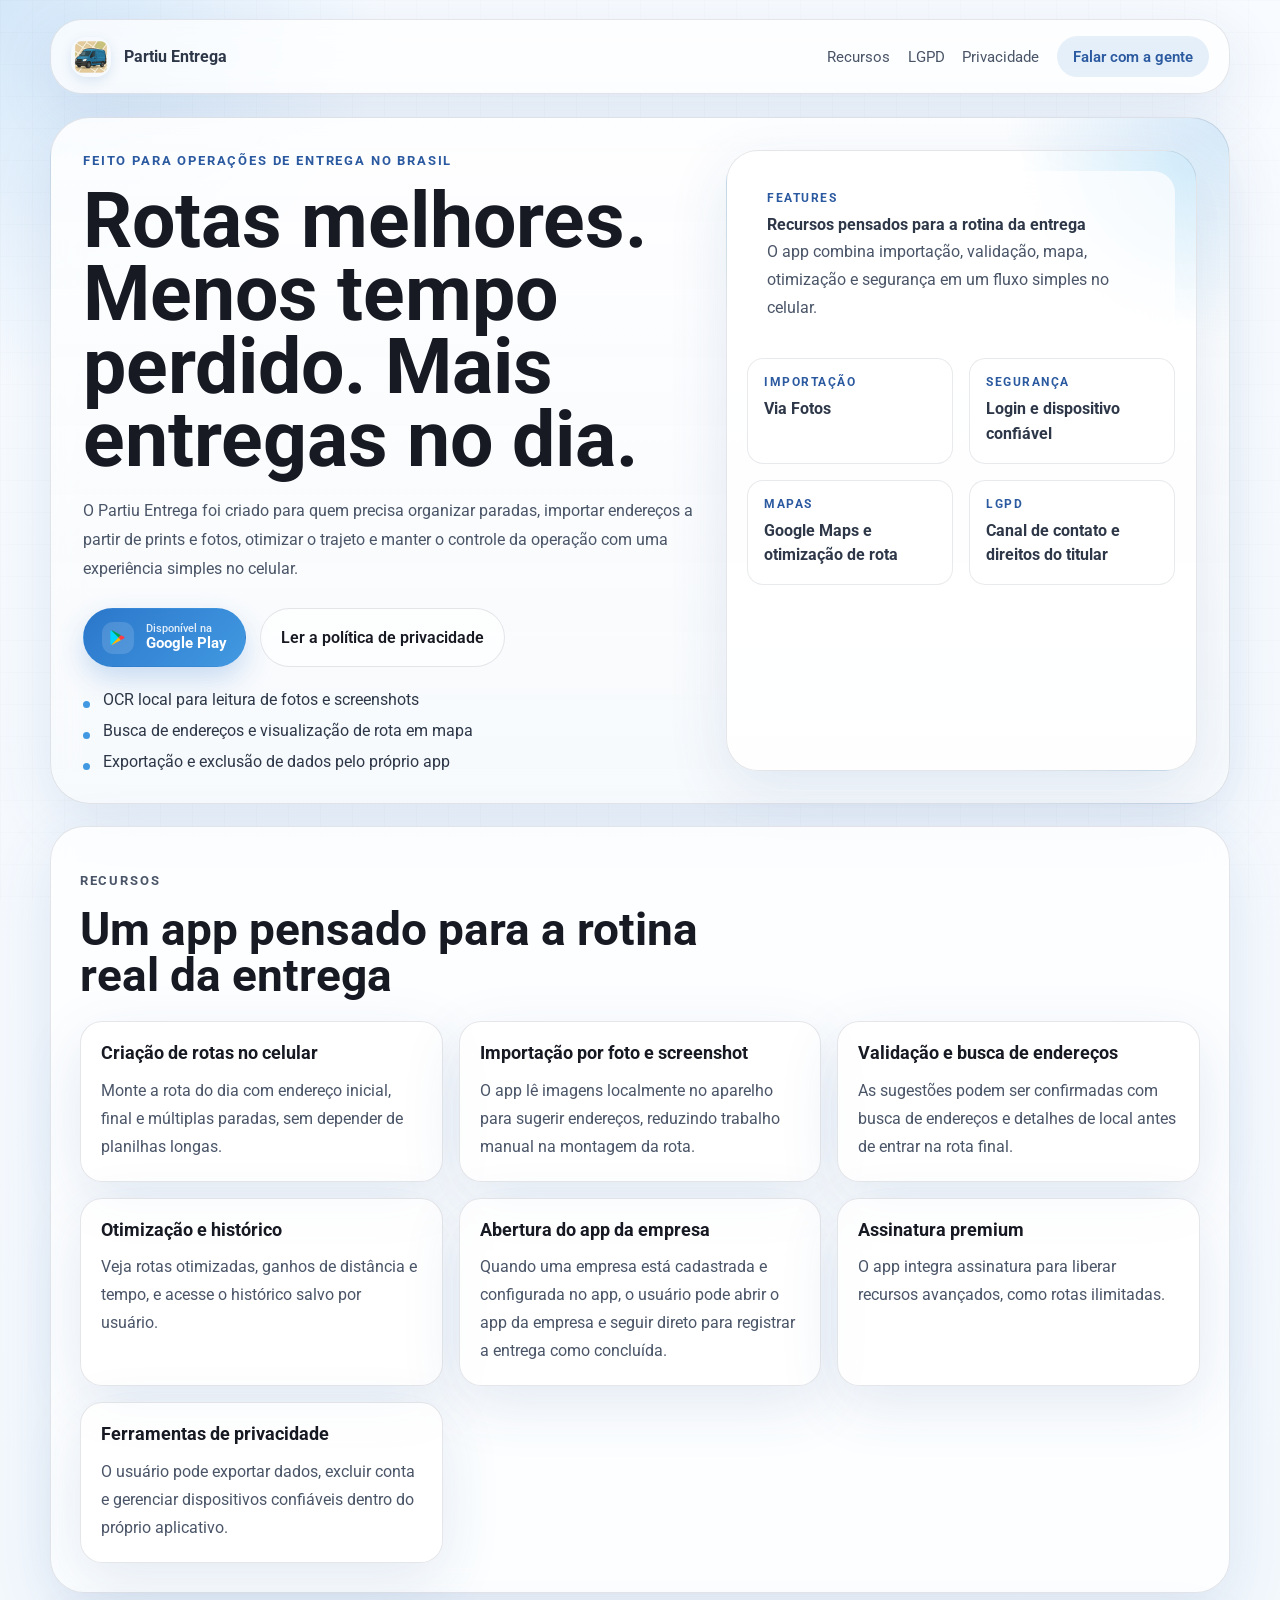
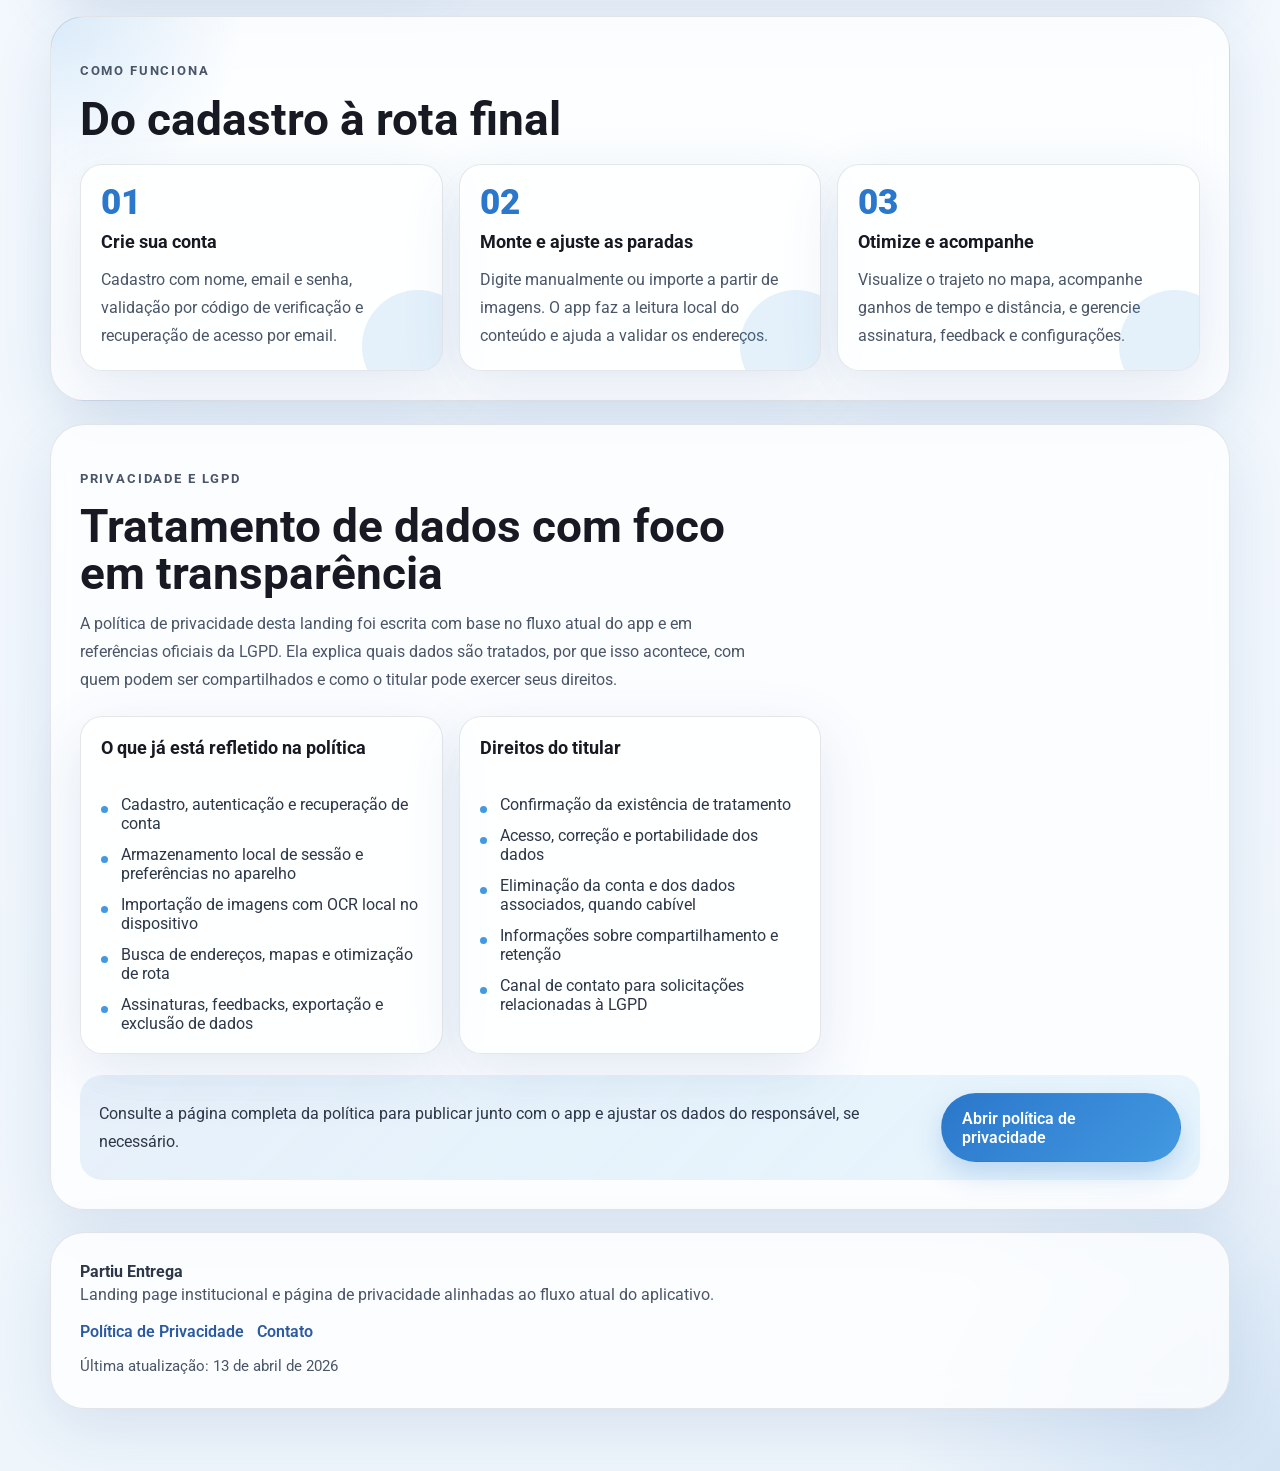
==== commit acd0cced: "improving the ux" ====
--- a/index.html
+++ b/index.html
@@ -89,11 +89,11 @@
 
           <aside class="hero-card" aria-label="Resumo do produto">
             <div class="metric-card">
-              <span class="metric-label">Fluxo principal</span>
-              <strong>Cadastro, rota, otimização e assinatura</strong>
-              <p>
-                Planeje entregas, valide endereços e acompanhe o histórico com
-                foco em produtividade.
+              <span class="metric-label">Features</span>
+              <strong>Recursos pensados para a rotina da entrega</strong>
+              <p>
+                O app combina importação, validação, mapa, otimização e
+                segurança em um fluxo simples no celular.
               </p>
             </div>
 
@@ -154,6 +154,15 @@
               <p>
                 Veja rotas otimizadas, ganhos de distância e tempo, e acesse o
                 histórico salvo por usuário.
+              </p>
+            </article>
+
+            <article class="feature-card">
+              <h3>Abertura do app da empresa</h3>
+              <p>
+                Quando uma empresa está cadastrada e configurada no app, o
+                usuário pode abrir o app da empresa e seguir direto para
+                registrar a entrega como concluída.
               </p>
             </article>
 
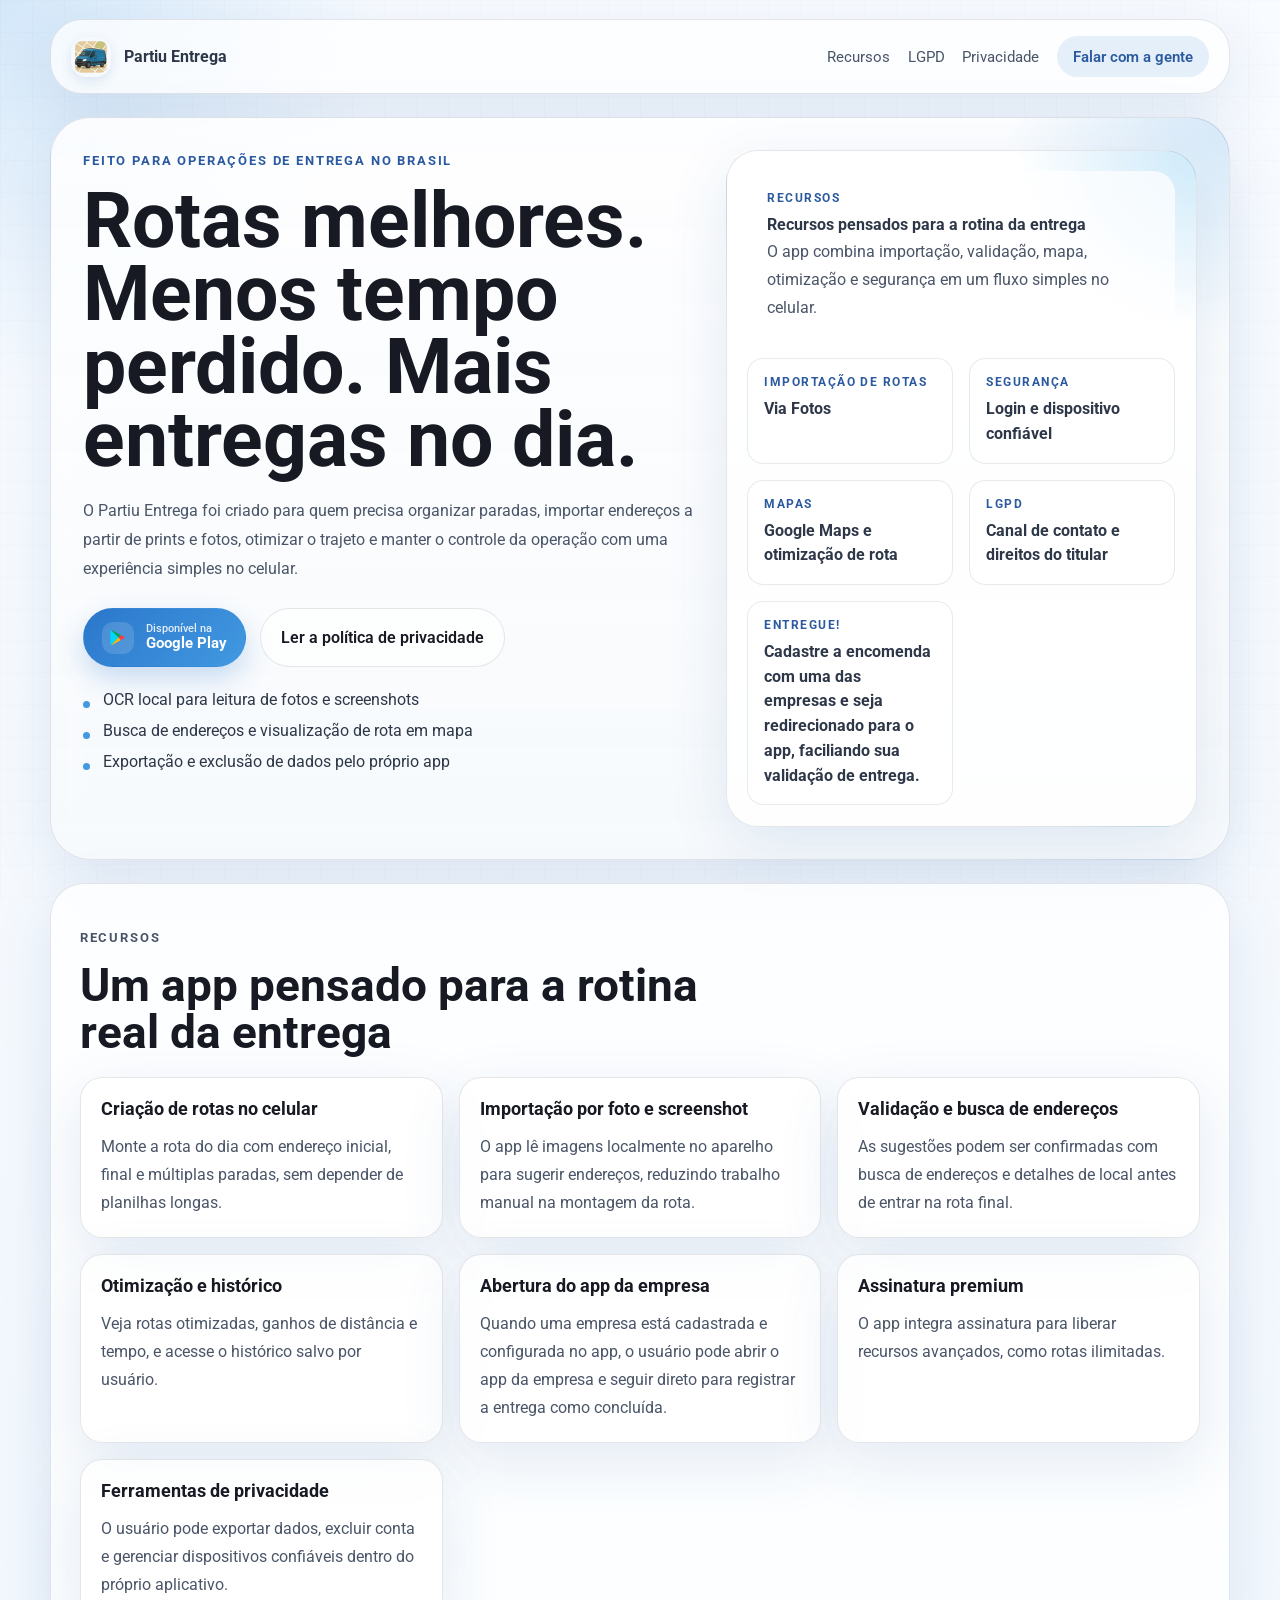
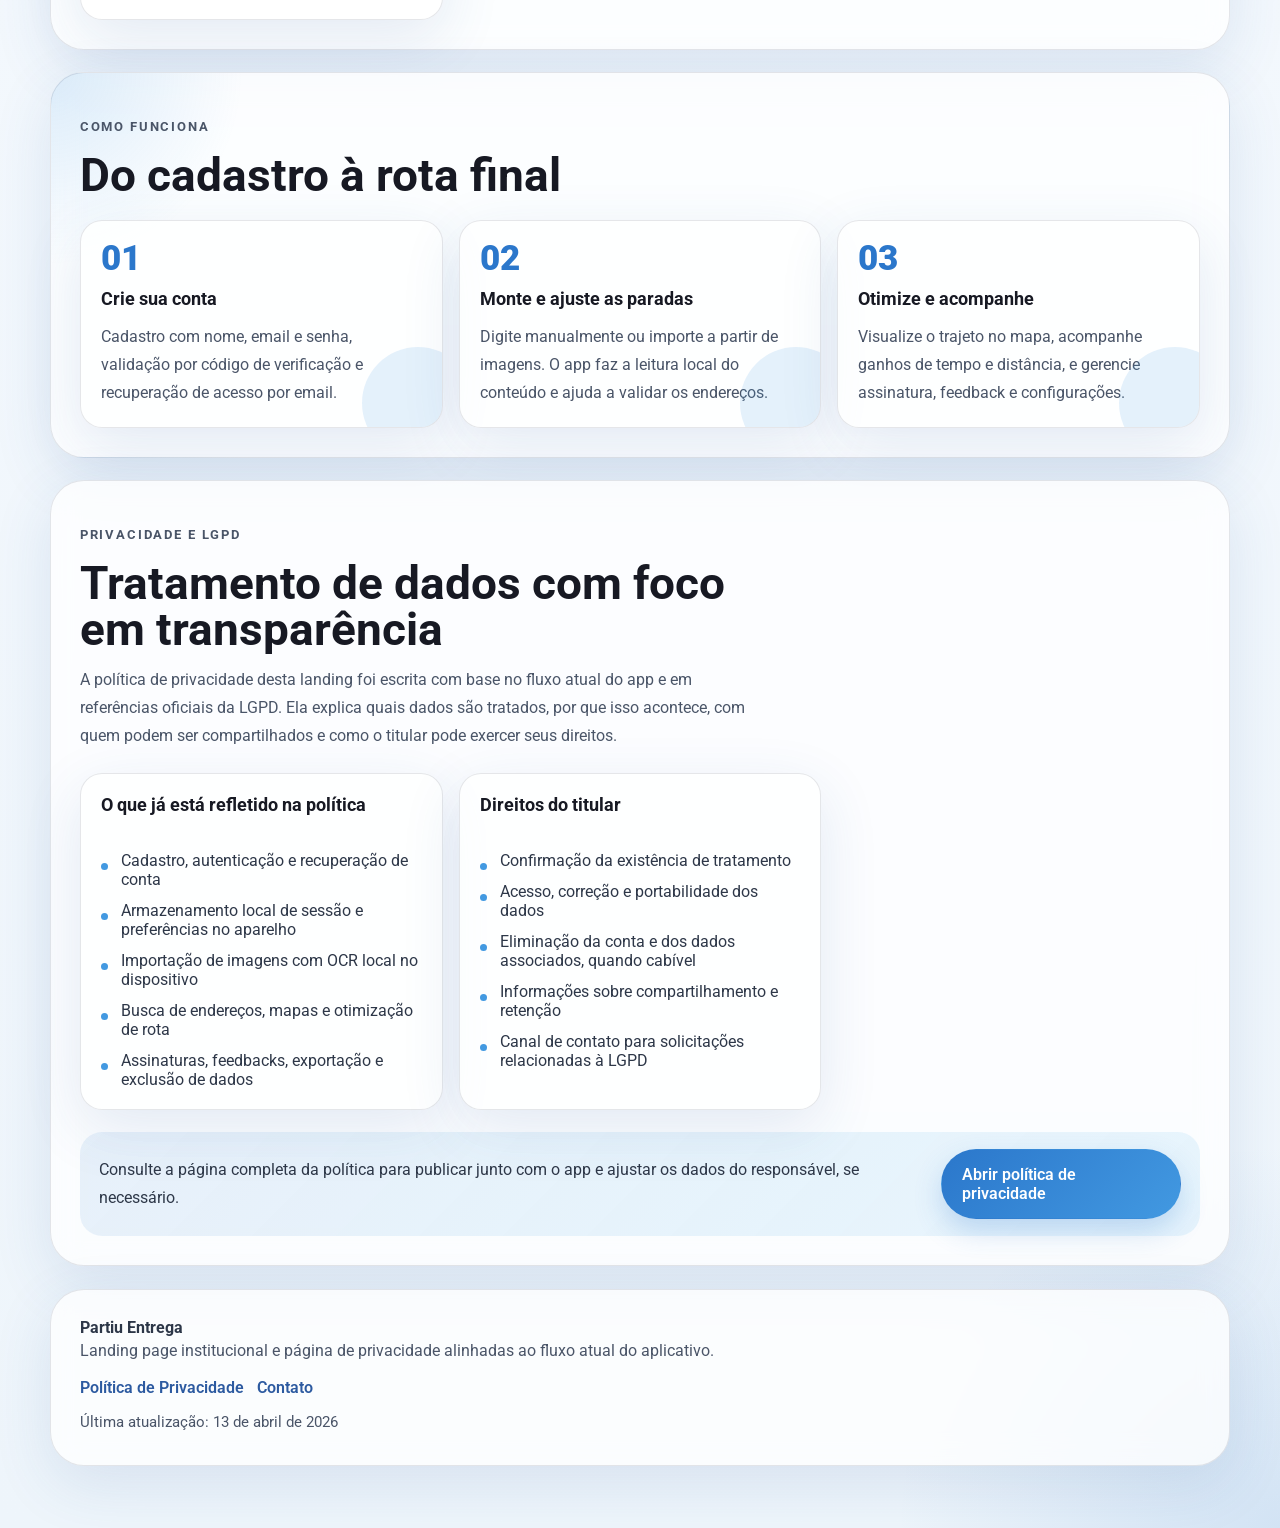
==== commit 59a11fc7: "changing text" ====
--- a/index.html
+++ b/index.html
@@ -89,7 +89,7 @@
 
           <aside class="hero-card" aria-label="Resumo do produto">
             <div class="metric-card">
-              <span class="metric-label">Features</span>
+              <span class="metric-label">Recursos</span>
               <strong>Recursos pensados para a rotina da entrega</strong>
               <p>
                 O app combina importação, validação, mapa, otimização e
@@ -99,7 +99,7 @@
 
             <div class="metric-grid">
               <div>
-                <span class="metric-kicker">Importação</span>
+                <span class="metric-kicker">Importação de rotas</span>
                 <strong>Via Fotos</strong>
               </div>
               <div>
@@ -113,6 +113,10 @@
               <div>
                 <span class="metric-kicker">LGPD</span>
                 <strong>Canal de contato e direitos do titular</strong>
+              </div>
+              <div>
+                <span class="metric-kicker">Entregue!</span>
+                <strong>Cadastre a encomenda com uma das empresas e seja redirecionado para o app, faciliando sua validação de entrega.</strong>
               </div>
             </div>
           </aside>
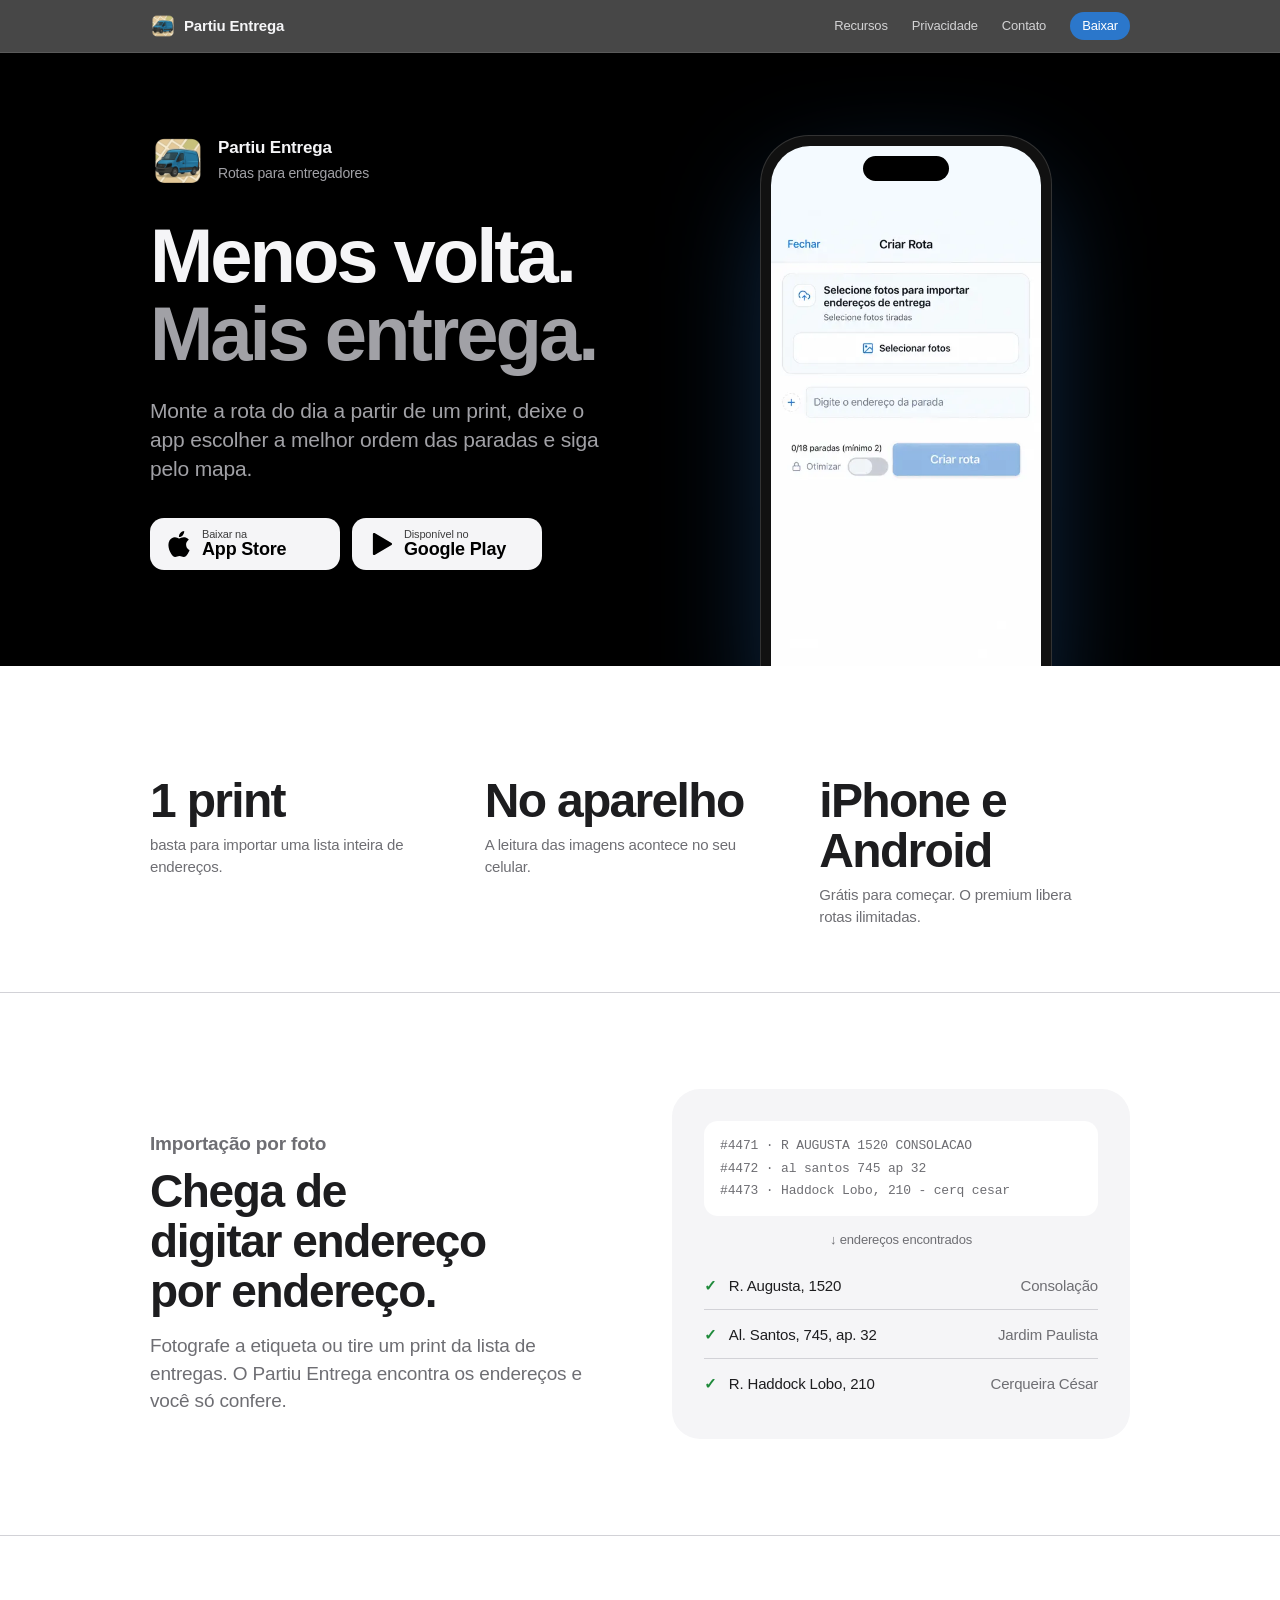
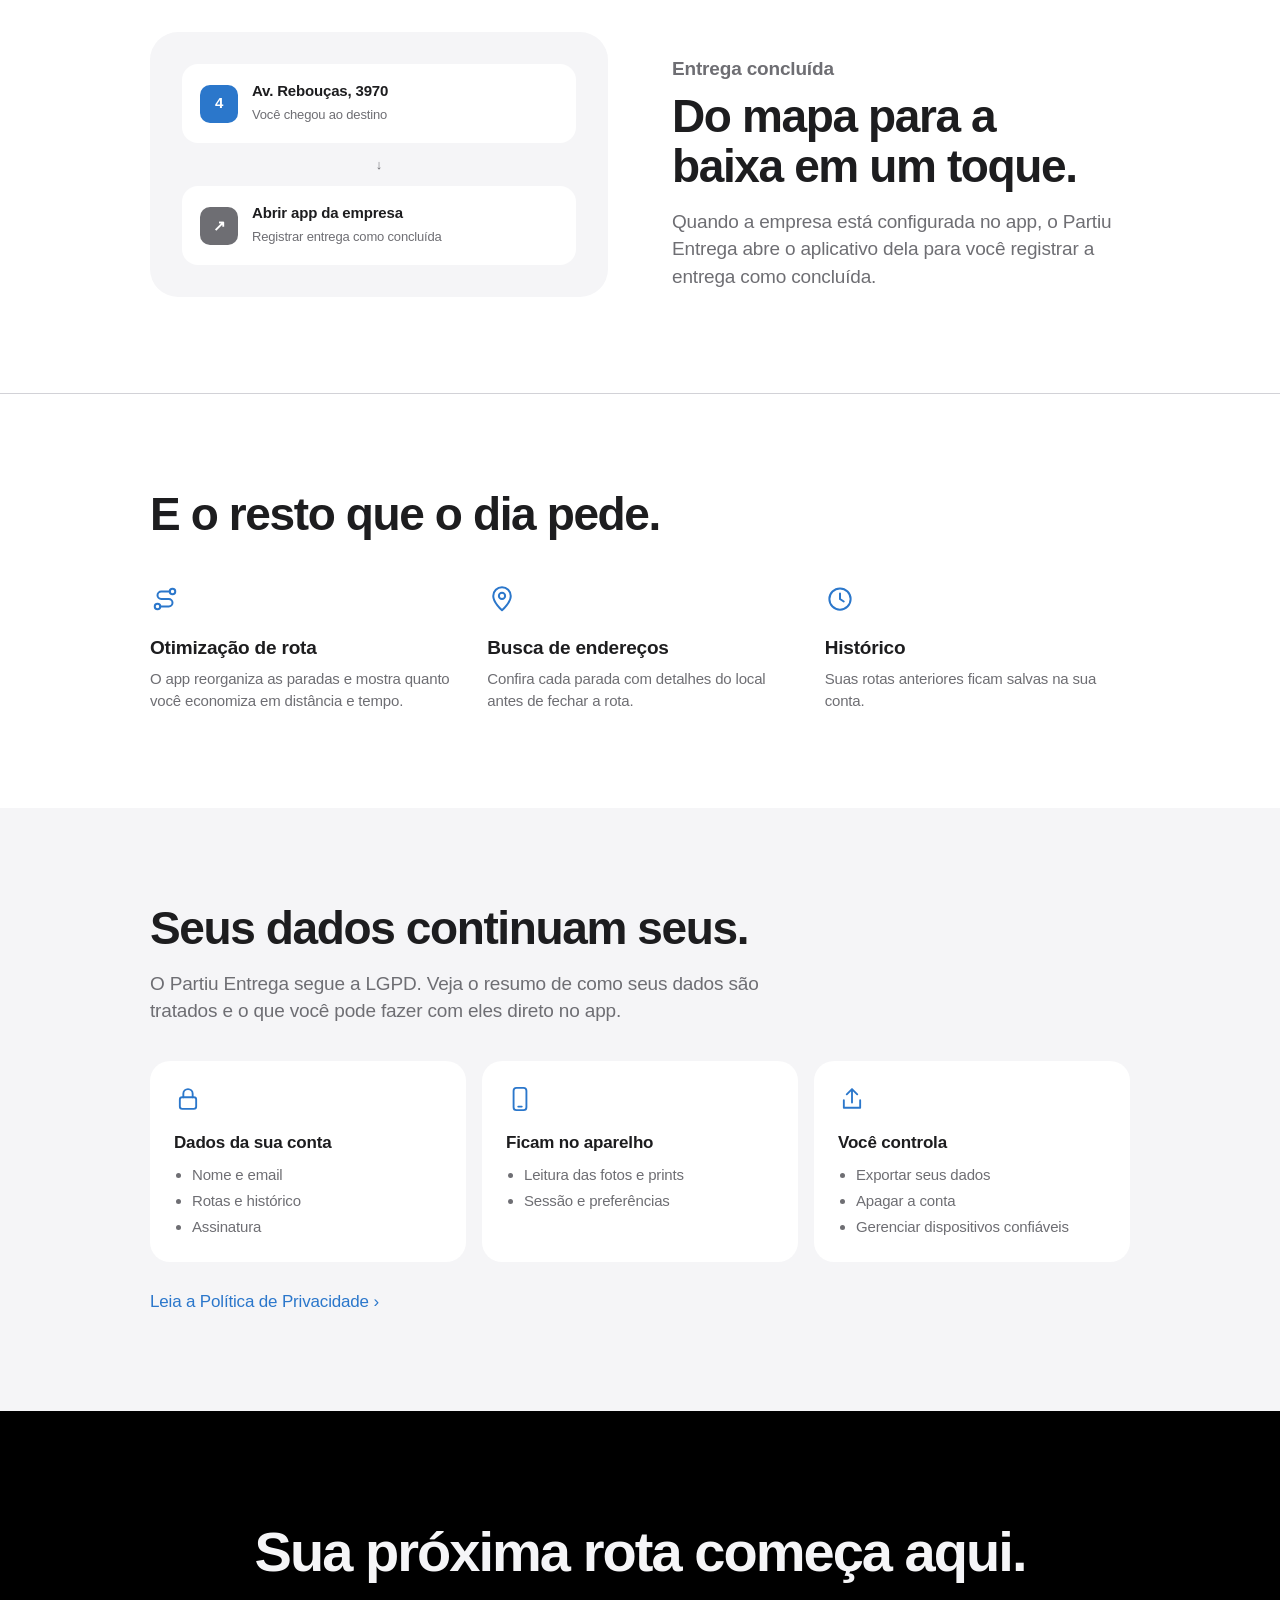
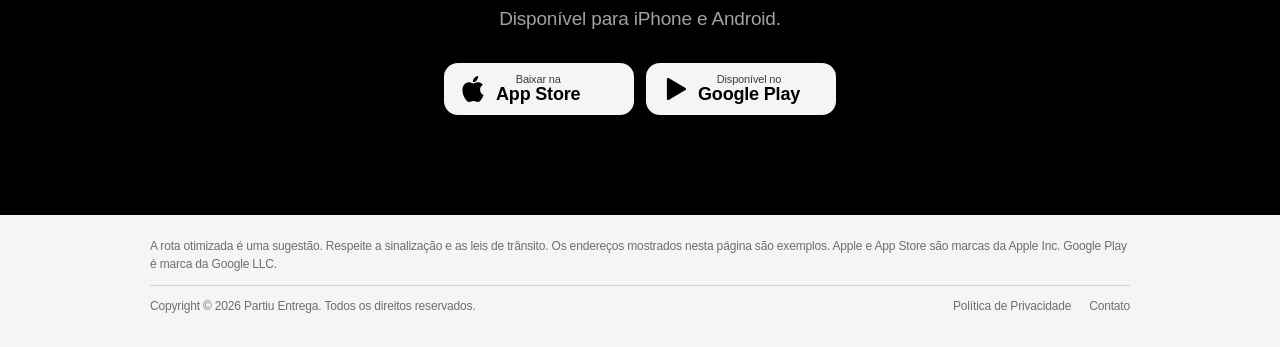
==== commit b5b8a80b: "alteração na página do projeto" ====
--- a/index.html
+++ b/index.html
@@ -2,297 +2,276 @@
 <html lang="pt-BR">
   <head>
     <meta charset="UTF-8" />
-    <meta name="viewport" content="width=device-width, initial-scale=1.0" />
-    <title>Partiu Entrega | Rotas inteligentes para entregas no Brasil</title>
+    <meta name="viewport" content="width=device-width, initial-scale=1.0, viewport-fit=cover" />
+    <title>Partiu Entrega | Rotas para entregadores</title>
     <meta
       name="description"
-      content="Partiu Entrega ajuda entregadores a criar, importar e otimizar rotas com mais rapidez, segurança e transparência no tratamento de dados."
+      content="Monte a rota do dia a partir de um print, deixe o Partiu Entrega escolher a melhor ordem das paradas e siga pelo mapa. Para iPhone e Android."
     />
+    <meta name="theme-color" content="#000000" />
+    <meta name="apple-itunes-app" content="app-id=6815867232" />
+    <meta property="og:title" content="Partiu Entrega" />
+    <meta property="og:description" content="Menos volta. Mais entrega. Rotas para entregadores, a partir de um print." />
+    <meta property="og:image" content="./assets/icon-app.png" />
     <link rel="icon" type="image/png" href="./assets/icon-app.png" />
+    <link rel="apple-touch-icon" href="./assets/icon-app.png" />
     <link rel="stylesheet" href="./styles.css" />
   </head>
   <body>
-    <div class="page-shell">
-      <header class="site-header">
-        <a class="brand" href="./index.html">
-          <span class="brand-mark">
-            <img
-              src="./assets/icon-app.png"
-              alt="Icone do Partiu Entrega"
-            />
-          </span>
+    <a class="skip-link" href="#conteudo">Pular para o conteúdo</a>
+
+    <svg width="0" height="0" style="position: absolute" aria-hidden="true">
+      <symbol id="i-apple" viewBox="0 0 24 24">
+        <path fill="currentColor" d="M12.152 6.896c-.948 0-2.415-1.078-3.96-1.04-2.04.027-3.91 1.183-4.961 3.014-2.117 3.675-.546 9.103 1.519 12.09 1.013 1.454 2.208 3.09 3.792 3.039 1.52-.065 2.09-.987 3.935-.987 1.831 0 2.35.987 3.96.948 1.637-.026 2.676-1.48 3.676-2.948 1.156-1.688 1.636-3.325 1.662-3.415-.039-.013-3.182-1.221-3.22-4.857-.026-3.04 2.48-4.494 2.597-4.559-1.429-2.09-3.623-2.324-4.39-2.376-2-.156-3.675 1.09-4.61 1.09zM15.53 3.83c.843-1.012 1.4-2.427 1.245-3.83-1.207.052-2.662.805-3.532 1.818-.78.896-1.454 2.338-1.273 3.714 1.338.104 2.715-.688 3.559-1.701" />
+      </symbol>
+      <symbol id="i-play" viewBox="0 0 24 24">
+        <path fill="currentColor" d="M4.5 2.8v18.4c0 .8.9 1.3 1.6.9l15.6-9.2c.7-.4.7-1.4 0-1.8L6.1 1.9c-.7-.4-1.6.1-1.6.9z" />
+      </symbol>
+      <symbol id="i-pin" viewBox="0 0 24 24" fill="none" stroke="currentColor" stroke-width="1.6" stroke-linecap="round" stroke-linejoin="round">
+        <path d="M12 21s7-6.2 7-11.5A7 7 0 0 0 5 9.5C5 14.8 12 21 12 21z" /><circle cx="12" cy="9.5" r="2.5" />
+      </symbol>
+      <symbol id="i-route" viewBox="0 0 24 24" fill="none" stroke="currentColor" stroke-width="1.6" stroke-linecap="round" stroke-linejoin="round">
+        <circle cx="6" cy="18" r="2.2" /><circle cx="18" cy="6" r="2.2" /><path d="M8.2 18H15a3 3 0 0 0 0-6H9a3 3 0 0 1 0-6h6.8" />
+      </symbol>
+      <symbol id="i-clock" viewBox="0 0 24 24" fill="none" stroke="currentColor" stroke-width="1.6" stroke-linecap="round">
+        <circle cx="12" cy="12" r="8.5" /><path d="M12 7.5V12l3 2" />
+      </symbol>
+      <symbol id="i-lock" viewBox="0 0 24 24" fill="none" stroke="currentColor" stroke-width="1.6" stroke-linecap="round" stroke-linejoin="round">
+        <rect x="5" y="10.5" width="14" height="10" rx="2" /><path d="M8 10.5V7.5a4 4 0 0 1 8 0v3" />
+      </symbol>
+      <symbol id="i-phone" viewBox="0 0 24 24" fill="none" stroke="currentColor" stroke-width="1.6" stroke-linecap="round">
+        <rect x="6.5" y="2.5" width="11" height="19" rx="2.5" /><path d="M10.5 18.5h3" />
+      </symbol>
+      <symbol id="i-export" viewBox="0 0 24 24" fill="none" stroke="currentColor" stroke-width="1.6" stroke-linecap="round" stroke-linejoin="round">
+        <path d="M12 15V3.5M7.5 8 12 3.5 16.5 8" /><path d="M5 13v6.5h14V13" />
+      </symbol>
+      <symbol id="i-star" viewBox="0 0 24 24" fill="none" stroke="currentColor" stroke-width="1.6" stroke-linejoin="round">
+        <path d="m12 3.5 2.6 5.4 5.9.8-4.3 4.1 1 5.8L12 16.8l-5.2 2.8 1-5.8-4.3-4.1 5.9-.8z" />
+      </symbol>
+    </svg>
+
+    <header class="nav is-dark">
+      <div class="wrap">
+        <a class="nav-brand" href="./index.html">
+          <img src="./assets/icon-app.png" alt="" />
           <span data-config="brandName">Partiu Entrega</span>
         </a>
-
-        <nav class="site-nav" aria-label="Navegação principal">
+        <nav class="nav-links" aria-label="Navegação principal">
           <a href="#recursos">Recursos</a>
-          <a href="#lgpd">LGPD</a>
-          <a href="./politica-de-privacidade.html">Privacidade</a>
-          <a
-            class="nav-cta"
-            data-config-link="contactMailto"
-            href="mailto:serratdiego@gmail.com"
-            >Falar com a gente</a
-          >
+          <a href="#privacidade">Privacidade</a>
+          <a data-config-link="contactMailto" href="mailto:partiu.entrega.app@gmail.com">Contato</a>
+          <a class="nav-download" href="#baixar">Baixar</a>
         </nav>
-      </header>
-
-      <main>
-        <section class="hero">
+      </div>
+    </header>
+
+    <main id="conteudo">
+      <section class="hero">
+        <div class="wrap hero-grid">
           <div class="hero-copy">
-            <p class="eyebrow">Feito para operações de entrega no Brasil</p>
-            <h1>Rotas melhores. Menos tempo perdido. Mais entregas no dia.</h1>
-            <p class="hero-text">
-              O <span data-config="brandName">Partiu Entrega</span> foi criado
-              para quem precisa organizar paradas, importar endereços a partir
-              de prints e fotos, otimizar o trajeto e manter o controle da
-              operação com uma experiência simples no celular.
+            <div class="hero-app">
+              <img src="./assets/icon-app.png" alt="Ícone do Partiu Entrega" />
+              <div>
+                <b data-config="brandName">Partiu Entrega</b>
+                <small>Rotas para entregadores</small>
+              </div>
+            </div>
+            <h1>Menos volta.<br /><span>Mais entrega.</span></h1>
+            <p class="hero-lede">
+              Monte a rota do dia a partir de um print, deixe o app escolher a
+              melhor ordem das paradas e siga pelo mapa.
             </p>
-
-            <div class="hero-actions">
-              <a
-                class="button button-primary store-button"
-                data-config-link="playStoreUrl"
-                href="https://play.google.com/store/apps/details?id=com.diegoserrat.deliveryrouting"
-                target="_blank"
-                rel="noreferrer"
-              >
-                <span class="store-icon" aria-hidden="true">
-                  <svg
-                    viewBox="0 0 64 64"
-                    xmlns="http://www.w3.org/2000/svg"
-                    role="img"
-                  >
-                    <path d="M8 10.5V53.5C8 55.5 9.6 56.5 10.9 55.5L35 32L10.9 8.5C9.6 7.5 8 8.5 8 10.5Z" fill="#00D7FF"/>
-                    <path d="M35 32L43.2 23.9L14.9 8.4C13.6 7.7 12.4 7.8 11.6 8.5L35 32Z" fill="#00A64A"/>
-                    <path d="M35 32L43.2 40.1L14.9 55.6C13.6 56.3 12.4 56.2 11.6 55.5L35 32Z" fill="#FFB900"/>
-                    <path d="M43.2 23.9L53.1 29.3C55.6 30.6 55.6 33.4 53.1 34.7L43.2 40.1L35 32L43.2 23.9Z" fill="#FF3A44"/>
-                  </svg>
-                </span>
-                <span class="store-copy">
-                  <small>Disponível na</small>
-                  <strong>Google Play</strong>
-                </span>
-              </a
-              >
-              <a class="button button-secondary" href="./politica-de-privacidade.html"
-                >Ler a política de privacidade</a
-              >
-            </div>
-
-            <ul class="hero-highlights" aria-label="Destaques do aplicativo">
-              <li>OCR local para leitura de fotos e screenshots</li>
-              <li>Busca de endereços e visualização de rota em mapa</li>
-              <li>Exportação e exclusão de dados pelo próprio app</li>
+            <div class="store-buttons">
+              <a class="store-btn" data-config-link="appStoreUrl" href="https://apps.apple.com/br/app/partiu-entrega/id6815867232" target="_blank" rel="noreferrer">
+                <svg aria-hidden="true"><use href="#i-apple" /></svg>
+                <span><small>Baixar na</small><strong>App Store</strong></span>
+              </a>
+              <a class="store-btn" data-config-link="playStoreUrl" href="https://play.google.com/store/apps/details?id=com.diegoserrat.deliveryrouting" target="_blank" rel="noreferrer">
+                <svg aria-hidden="true"><use href="#i-play" /></svg>
+                <span><small>Disponível no</small><strong>Google Play</strong></span>
+              </a>
+            </div>
+          </div>
+
+          <div class="hero-phone">
+            <div class="phone">
+              <div class="screen screen-shot">
+                <div class="island" aria-hidden="true"></div>
+                <img
+                  src="./assets/tela-criar-rota.png"
+                  alt="Tela Criar Rota do app, com opção de importar endereços por fotos ou digitar cada parada"
+                  width="460"
+                  height="878"
+                />
+              </div>
+            </div>
+          </div>
+        </div>
+      </section>
+
+      <section class="facts" aria-label="Destaques">
+        <div class="wrap">
+          <div>
+            <strong>1 print</strong>
+            <p>basta para importar uma lista inteira de endereços.</p>
+          </div>
+          <div>
+            <strong>No aparelho</strong>
+            <p>A leitura das imagens acontece no seu celular.</p>
+          </div>
+          <div>
+            <strong>iPhone e Android</strong>
+            <p>Grátis para começar. O premium libera rotas ilimitadas.</p>
+          </div>
+        </div>
+      </section>
+
+      <section class="feature" id="recursos">
+        <div class="wrap">
+          <div class="copy">
+            <p class="label">Importação por foto</p>
+            <h2>Chega de digitar endereço por endereço.</h2>
+            <p>
+              Fotografe a etiqueta ou tire um print da lista de entregas. O
+              Partiu Entrega encontra os endereços e você só confere.
+            </p>
+          </div>
+          <div class="visual ocr" aria-label="Exemplo de texto lido de um print e os endereços encontrados">
+            <div class="ocr-raw">
+              #4471 · R AUGUSTA 1520 CONSOLACAO<br />
+              #4472 · al santos 745 ap 32<br />
+              #4473 · Haddock Lobo, 210 - cerq cesar
+            </div>
+            <p class="ocr-arrow">↓ endereços encontrados</p>
+            <ul class="ocr-list">
+              <li><b>R. Augusta, 1520</b><span>Consolação</span></li>
+              <li><b>Al. Santos, 745, ap. 32</b><span>Jardim Paulista</span></li>
+              <li><b>R. Haddock Lobo, 210</b><span>Cerqueira César</span></li>
             </ul>
           </div>
-
-          <aside class="hero-card" aria-label="Resumo do produto">
-            <div class="metric-card">
-              <span class="metric-label">Recursos</span>
-              <strong>Recursos pensados para a rotina da entrega</strong>
-              <p>
-                O app combina importação, validação, mapa, otimização e
-                segurança em um fluxo simples no celular.
-              </p>
-            </div>
-
-            <div class="metric-grid">
-              <div>
-                <span class="metric-kicker">Importação de rotas</span>
-                <strong>Via Fotos</strong>
-              </div>
-              <div>
-                <span class="metric-kicker">Segurança</span>
-                <strong>Login e dispositivo confiável</strong>
-              </div>
-              <div>
-                <span class="metric-kicker">Mapas</span>
-                <strong>Google Maps e otimização de rota</strong>
-              </div>
-              <div>
-                <span class="metric-kicker">LGPD</span>
-                <strong>Canal de contato e direitos do titular</strong>
-              </div>
-              <div>
-                <span class="metric-kicker">Entregue!</span>
-                <strong>Cadastre a encomenda com uma das empresas e seja redirecionado para o app, faciliando sua validação de entrega.</strong>
-              </div>
-            </div>
-          </aside>
-        </section>
-
-        <section class="section" id="recursos">
-          <div class="section-heading">
-            <p class="eyebrow">Recursos</p>
-            <h2>Um app pensado para a rotina real da entrega</h2>
-          </div>
-
-          <div class="feature-grid">
-            <article class="feature-card">
-              <h3>Criação de rotas no celular</h3>
-              <p>
-                Monte a rota do dia com endereço inicial, final e múltiplas
-                paradas, sem depender de planilhas longas.
-              </p>
-            </article>
-
-            <article class="feature-card">
-              <h3>Importação por foto e screenshot</h3>
-              <p>
-                O app lê imagens localmente no aparelho para sugerir endereços,
-                reduzindo trabalho manual na montagem da rota.
-              </p>
-            </article>
-
-            <article class="feature-card">
-              <h3>Validação e busca de endereços</h3>
-              <p>
-                As sugestões podem ser confirmadas com busca de endereços e
-                detalhes de local antes de entrar na rota final.
-              </p>
-            </article>
-
-            <article class="feature-card">
-              <h3>Otimização e histórico</h3>
-              <p>
-                Veja rotas otimizadas, ganhos de distância e tempo, e acesse o
-                histórico salvo por usuário.
-              </p>
-            </article>
-
-            <article class="feature-card">
-              <h3>Abertura do app da empresa</h3>
-              <p>
-                Quando uma empresa está cadastrada e configurada no app, o
-                usuário pode abrir o app da empresa e seguir direto para
-                registrar a entrega como concluída.
-              </p>
-            </article>
-
-            <article class="feature-card">
-              <h3>Assinatura premium</h3>
-              <p>
-                O app integra assinatura para liberar recursos avançados, 
-                como rotas ilimitadas.
-              </p>
-            </article>
-
-            <article class="feature-card">
-              <h3>Ferramentas de privacidade</h3>
-              <p>
-                O usuário pode exportar dados, excluir conta e gerenciar
-                dispositivos confiáveis dentro do próprio aplicativo.
-              </p>
-            </article>
-          </div>
-        </section>
-
-        <section class="section steps-section">
-          <div class="section-heading">
-            <p class="eyebrow">Como funciona</p>
-            <h2>Do cadastro à rota final</h2>
-          </div>
-
-          <div class="steps-grid">
-            <article class="step-card">
-              <span class="step-number">01</span>
-              <h3>Crie sua conta</h3>
-              <p>
-                Cadastro com nome, email e senha, validação por código de
-                verificação e recuperação de acesso por email.
-              </p>
-            </article>
-
-            <article class="step-card">
-              <span class="step-number">02</span>
-              <h3>Monte e ajuste as paradas</h3>
-              <p>
-                Digite manualmente ou importe a partir de imagens. O app faz a
-                leitura local do conteúdo e ajuda a validar os endereços.
-              </p>
-            </article>
-
-            <article class="step-card">
-              <span class="step-number">03</span>
-              <h3>Otimize e acompanhe</h3>
-              <p>
-                Visualize o trajeto no mapa, acompanhe ganhos de tempo e
-                distância, e gerencie assinatura, feedback e configurações.
-              </p>
-            </article>
-          </div>
-        </section>
-
-        <section class="section privacy-section" id="lgpd">
-          <div class="section-heading">
-            <p class="eyebrow">Privacidade e LGPD</p>
-            <h2>Tratamento de dados com foco em transparência</h2>
+        </div>
+      </section>
+
+      <section class="feature flip">
+        <div class="wrap">
+          <div class="copy">
+            <p class="label">Entrega concluída</p>
+            <h2>Do mapa para a baixa em um toque.</h2>
             <p>
-              A política de privacidade desta landing foi escrita com base no
-              fluxo atual do app e em referências oficiais da LGPD. Ela explica
-              quais dados são tratados, por que isso acontece, com quem podem
-              ser compartilhados e como o titular pode exercer seus direitos.
+              Quando a empresa está configurada no app, o Partiu Entrega abre o
+              aplicativo dela para você registrar a entrega como concluída.
             </p>
           </div>
-
-          <div class="privacy-panels">
-            <article class="privacy-panel">
-              <h3>O que já está refletido na política</h3>
-              <ul class="plain-list">
-                <li>Cadastro, autenticação e recuperação de conta</li>
-                <li>Armazenamento local de sessão e preferências no aparelho</li>
-                <li>Importação de imagens com OCR local no dispositivo</li>
-                <li>Busca de endereços, mapas e otimização de rota</li>
-                <li>Assinaturas, feedbacks, exportação e exclusão de dados</li>
+          <div class="visual handoff" aria-hidden="true">
+            <div class="handoff-card">
+              <div class="dot">4</div>
+              <div><b>Av. Rebouças, 3970</b><small>Você chegou ao destino</small></div>
+            </div>
+            <div class="handoff-down">↓</div>
+            <div class="handoff-card">
+              <div class="dot muted">↗</div>
+              <div><b>Abrir app da empresa</b><small>Registrar entrega como concluída</small></div>
+            </div>
+          </div>
+        </div>
+      </section>
+
+      <section class="extras">
+        <div class="wrap">
+          <h2>E o resto que o dia pede.</h2>
+          <div class="extras-grid">
+            <div>
+              <svg class="ico" aria-hidden="true"><use href="#i-route" /></svg>
+              <h3>Otimização de rota</h3>
+              <p>O app reorganiza as paradas e mostra quanto você economiza em distância e tempo.</p>
+            </div>
+            <div>
+              <svg class="ico" aria-hidden="true"><use href="#i-pin" /></svg>
+              <h3>Busca de endereços</h3>
+              <p>Confira cada parada com detalhes do local antes de fechar a rota.</p>
+            </div>
+            <div>
+              <svg class="ico" aria-hidden="true"><use href="#i-clock" /></svg>
+              <h3>Histórico</h3>
+              <p>Suas rotas anteriores ficam salvas na sua conta.</p>
+            </div>
+          </div>
+        </div>
+      </section>
+
+      <section class="privacy" id="privacidade">
+        <div class="wrap">
+          <h2>Seus dados continuam seus.</h2>
+          <p class="privacy-lede">
+            O Partiu Entrega segue a LGPD. Veja o resumo de como seus dados são
+            tratados e o que você pode fazer com eles direto no app.
+          </p>
+          <div class="privacy-grid">
+            <div>
+              <svg class="ico" aria-hidden="true"><use href="#i-lock" /></svg>
+              <h3>Dados da sua conta</h3>
+              <ul>
+                <li>Nome e email</li>
+                <li>Rotas e histórico</li>
+                <li>Assinatura</li>
               </ul>
-            </article>
-
-            <article class="privacy-panel">
-              <h3>Direitos do titular</h3>
-              <ul class="plain-list">
-                <li>Confirmação da existência de tratamento</li>
-                <li>Acesso, correção e portabilidade dos dados</li>
-                <li>Eliminação da conta e dos dados associados, quando cabível</li>
-                <li>Informações sobre compartilhamento e retenção</li>
-                <li>Canal de contato para solicitações relacionadas à LGPD</li>
+            </div>
+            <div>
+              <svg class="ico" aria-hidden="true"><use href="#i-phone" /></svg>
+              <h3>Ficam no aparelho</h3>
+              <ul>
+                <li>Leitura das fotos e prints</li>
+                <li>Sessão e preferências</li>
               </ul>
-            </article>
-          </div>
-
-          <div class="cta-strip">
-            <p>
-              Consulte a página completa da política para publicar junto com o
-              app e ajustar os dados do responsável, se necessário.
-            </p>
-            <a class="button button-primary" href="./politica-de-privacidade.html"
-              >Abrir política de privacidade</a
-            >
-          </div>
-        </section>
-      </main>
-
-      <footer class="site-footer">
-        <div>
-          <strong data-config="brandName">Partiu Entrega</strong>
-          <p>
-            Landing page institucional e página de privacidade alinhadas ao
-            fluxo atual do aplicativo.
-          </p>
-        </div>
-
-        <div class="footer-links">
-          <a href="./politica-de-privacidade.html">Política de Privacidade</a>
-          <a data-config-link="contactMailto" href="mailto:serratdiego@gmail.com"
-            >Contato</a
-          >
-        </div>
-
-        <p class="footer-meta">
-          Última atualização: <span data-config="updatedAt">13 de abril de 2026</span>
+            </div>
+            <div>
+              <svg class="ico" aria-hidden="true"><use href="#i-export" /></svg>
+              <h3>Você controla</h3>
+              <ul>
+                <li>Exportar seus dados</li>
+                <li>Apagar a conta</li>
+                <li>Gerenciar dispositivos confiáveis</li>
+              </ul>
+            </div>
+          </div>
+          <a class="more" href="./politica-de-privacidade.html">Leia a Política de Privacidade</a>
+        </div>
+      </section>
+
+      <section class="cta" id="baixar">
+        <div class="wrap">
+          <h2>Sua próxima rota começa aqui.</h2>
+          <p>Disponível para iPhone e Android.</p>
+          <div class="store-buttons">
+            <a class="store-btn" data-config-link="appStoreUrl" href="https://apps.apple.com/br/app/partiu-entrega/id6815867232" target="_blank" rel="noreferrer">
+              <svg aria-hidden="true"><use href="#i-apple" /></svg>
+              <span><small>Baixar na</small><strong>App Store</strong></span>
+            </a>
+            <a class="store-btn" data-config-link="playStoreUrl" href="https://play.google.com/store/apps/details?id=com.diegoserrat.deliveryrouting" target="_blank" rel="noreferrer">
+              <svg aria-hidden="true"><use href="#i-play" /></svg>
+              <span><small>Disponível no</small><strong>Google Play</strong></span>
+            </a>
+          </div>
+        </div>
+      </section>
+    </main>
+
+    <footer class="footer">
+      <div class="wrap">
+        <p class="footer-note">
+          A rota otimizada é uma sugestão. Respeite a sinalização e as leis de
+          trânsito. Os endereços mostrados nesta página são exemplos. Apple e
+          App Store são marcas da Apple Inc. Google Play é marca da Google LLC.
         </p>
-      </footer>
-    </div>
+        <div class="footer-row">
+          <span>Copyright © 2026 <span data-config="brandName">Partiu Entrega</span>. Todos os direitos reservados.</span>
+          <nav aria-label="Rodapé">
+            <a href="./politica-de-privacidade.html">Política de Privacidade</a>
+            <a data-config-link="contactMailto" href="mailto:partiu.entrega.app@gmail.com">Contato</a>
+          </nav>
+        </div>
+      </div>
+    </footer>
 
     <script src="./script.js"></script>
   </body>
--- a/styles.css
+++ b/styles.css
@@ -1,25 +1,27 @@
-@import url("https://fonts.googleapis.com/css2?family=Roboto:wght@400;500;700;900&display=swap");
+/*
+  Partiu Entrega — estilo "produto escuro"
+  Abertura e fechamento em preto, conteúdo em seções claras.
+  Fonte do sistema (SF Pro no iPhone/Mac, Roboto no Android).
+  Cor de destaque = azul do próprio app.
+*/
 
 :root {
-  --bg: #f7fafc;
-  --bg-strong: #ebf8ff;
-  --surface: rgba(255, 255, 255, 0.84);
-  --surface-strong: #ffffff;
-  --card: rgba(255, 255, 255, 0.82);
-  --border: rgba(45, 55, 72, 0.12);
-  --text: #2d3748;
-  --text-soft: #4a5568;
-  --heading: #171923;
-  --primary: #2b77cb;
-  --primary-strong: #2c5aa0;
-  --accent: #4299e1;
-  --accent-soft: #bee3f8;
-  --shadow: 0 18px 60px rgba(44, 90, 160, 0.12);
-  --radius-xl: 28px;
-  --radius-lg: 22px;
-  --radius-md: 16px;
-  --radius-sm: 12px;
-  --max-width: 1180px;
+  --bg: #ffffff;
+  --bg-alt: #f5f5f7;
+  --fg: #1d1d1f;
+  --fg-soft: #6e6e73;
+  --line: #d2d2d7;
+  --brand: #2b77cb;
+  --brand-dark: #1f5fa8;
+  --brand-on-dark: #5aa2f0;
+  --good: #1f8a3b;
+  --dark-bg: #000000;
+  --dark-fg: #f5f5f7;
+  --dark-soft: #a1a1a6;
+  --font: -apple-system, BlinkMacSystemFont, "SF Pro Display", "SF Pro Text",
+    "Helvetica Neue", "Segoe UI", Roboto, Arial, sans-serif;
+  --mono: ui-monospace, "SF Mono", Menlo, Consolas, monospace;
+  --max: 1024px;
 }
 
 * {
@@ -27,596 +29,819 @@
 }
 
 html {
-  scroll-behavior: smooth;
+  -webkit-text-size-adjust: 100%;
+}
+
+@media (prefers-reduced-motion: no-preference) {
+  html {
+    scroll-behavior: smooth;
+  }
 }
 
 body {
   margin: 0;
-  color: var(--text);
-  font-family: "Roboto", "Segoe UI", sans-serif;
-  background:
-    radial-gradient(circle at top left, rgba(66, 153, 225, 0.2), transparent 24rem),
-    radial-gradient(circle at bottom right, rgba(43, 119, 203, 0.14), transparent 24rem),
-    linear-gradient(180deg, #f8fbff 0%, #eef5fb 100%);
-}
-
-body::before {
-  position: fixed;
-  inset: 0;
-  background-image:
-    linear-gradient(rgba(45, 55, 72, 0.025) 1px, transparent 1px),
-    linear-gradient(90deg, rgba(45, 55, 72, 0.025) 1px, transparent 1px);
-  background-size: 32px 32px;
-  content: "";
-  pointer-events: none;
-  opacity: 0.55;
-}
-
-a {
-  color: inherit;
-}
-
-code {
-  padding: 0.16rem 0.4rem;
-  border-radius: 999px;
-  background: rgba(47, 36, 21, 0.07);
-  font-family: "Roboto", sans-serif;
-  font-size: 0.92em;
-}
-
-.page-shell {
-  position: relative;
-  z-index: 1;
-  width: min(calc(100% - 2rem), var(--max-width));
-  margin: 0 auto;
-  padding: 1.2rem 0 2.5rem;
-}
-
-.site-header,
-.site-footer,
-.hero,
-.section,
-.policy-hero,
-.policy-content {
-  backdrop-filter: blur(14px);
-}
-
-.site-header {
-  display: flex;
-  align-items: center;
-  justify-content: space-between;
-  gap: 1rem;
-  padding: 1rem 1.25rem;
-  margin-bottom: 1.4rem;
-  border: 1px solid var(--border);
-  border-radius: calc(var(--radius-xl) + 4px);
-  background: rgba(255, 255, 255, 0.72);
-  box-shadow: var(--shadow);
-}
-
-.brand {
-  display: inline-flex;
-  align-items: center;
-  gap: 0.8rem;
-  font-weight: 700;
-  text-decoration: none;
-}
-
-.brand-mark {
-  display: grid;
-  place-items: center;
-  width: 2.5rem;
-  height: 2.5rem;
-  overflow: hidden;
-  flex-shrink: 0;
-  border-radius: 0.95rem;
-  box-shadow: 0 4px 12px rgba(44, 90, 160, 0.14);
-}
-
-.brand-mark img {
-  display: block;
-  width: 100%;
-  height: 100%;
-  object-fit: cover;
-}
-
-.site-nav {
-  display: flex;
-  flex-wrap: wrap;
-  align-items: center;
-  justify-content: flex-end;
-  gap: 0.9rem 1.1rem;
-}
-
-.site-nav a {
-  text-decoration: none;
-  color: var(--text-soft);
-  font-size: 0.94rem;
-}
-
-.site-nav a:hover,
-.site-nav a:focus-visible {
-  color: var(--heading);
-}
-
-.nav-cta {
-  padding: 0.72rem 1rem;
-  border-radius: 999px;
-  background: rgba(49, 130, 206, 0.12);
-  color: var(--primary-strong) !important;
-  font-weight: 600;
-}
-
-.hero {
-  display: grid;
-  grid-template-columns: minmax(0, 1.25fr) minmax(320px, 0.95fr);
-  gap: 1.4rem;
-  padding: 2rem;
-  margin-bottom: 1.4rem;
-  border: 1px solid var(--border);
-  border-radius: 40px;
-  background:
-    radial-gradient(circle at right top, rgba(66, 153, 225, 0.22), transparent 14rem),
-    linear-gradient(180deg, rgba(255, 255, 255, 0.84), rgba(247, 250, 252, 0.8));
-  box-shadow: var(--shadow);
-}
-
-.hero-copy,
-.section-heading {
-  max-width: 42rem;
-}
-
-.eyebrow {
-  margin: 0 0 0.8rem;
-  color: var(--primary-strong);
-  font-size: 0.82rem;
-  font-weight: 700;
-  letter-spacing: 0.14em;
-  text-transform: uppercase;
+  background: var(--bg);
+  color: var(--fg);
+  font-family: var(--font);
+  font-size: 17px;
+  line-height: 1.47;
+  letter-spacing: -0.01em;
+  -webkit-font-smoothing: antialiased;
 }
 
 h1,
 h2,
 h3 {
   margin: 0;
-  color: var(--heading);
-}
-
-h1,
-h2 {
-  font-family: "Roboto", "Segoe UI", sans-serif;
-}
-
-h1 {
-  max-width: 13ch;
-  font-size: clamp(2.8rem, 6vw, 5.2rem);
-  line-height: 0.95;
-}
-
-h2 {
-  font-size: clamp(2rem, 3.6vw, 3.25rem);
-  line-height: 1;
-}
-
-h3 {
-  font-size: 1.1rem;
-  line-height: 1.35;
+  color: inherit;
+  text-wrap: balance;
 }
 
 p {
   margin: 0;
-  line-height: 1.75;
-}
-
-.hero-text,
-.section-heading p,
-.policy-hero p,
-.policy-content p,
-.feature-card p,
-.step-card p,
-.privacy-panel p,
-.metric-card p {
-  color: var(--text-soft);
-}
-
-.hero-text {
-  margin-top: 1.25rem;
-  font-size: 1.03rem;
-}
-
-.hero-actions,
-.footer-links {
+}
+
+a {
+  color: var(--brand);
+  text-decoration: none;
+}
+
+a:hover {
+  text-decoration: underline;
+}
+
+img {
+  max-width: 100%;
+}
+
+:focus-visible {
+  outline: 2px solid var(--brand);
+  outline-offset: 3px;
+  border-radius: 4px;
+}
+
+.wrap {
+  width: 100%;
+  max-width: var(--max);
+  margin: 0 auto;
+  padding-left: max(22px, env(safe-area-inset-left, 0px));
+  padding-right: max(22px, env(safe-area-inset-right, 0px));
+}
+
+.skip-link {
+  position: absolute;
+  left: -9999px;
+}
+
+.skip-link:focus {
+  left: 16px;
+  top: 16px;
+  z-index: 100;
+  background: var(--bg);
+  padding: 8px 12px;
+}
+
+/* ---------- Navegação ---------- */
+
+.nav {
+  position: sticky;
+  top: 0;
+  z-index: 50;
+  background: rgba(255, 255, 255, 0.8);
+  -webkit-backdrop-filter: saturate(180%) blur(20px);
+  backdrop-filter: saturate(180%) blur(20px);
+  border-bottom: 1px solid rgba(0, 0, 0, 0.08);
+}
+
+.nav.is-dark {
+  background: rgba(0, 0, 0, 0.72);
+  border-bottom-color: rgba(255, 255, 255, 0.1);
+}
+
+.nav .wrap {
+  display: flex;
+  align-items: center;
+  justify-content: space-between;
+  gap: 16px;
+  height: 52px;
+}
+
+.nav-brand {
+  display: flex;
+  align-items: center;
+  gap: 8px;
+  color: var(--fg);
+  font-size: 15px;
+  font-weight: 600;
+}
+
+.nav-brand:hover {
+  text-decoration: none;
+}
+
+.nav-brand img {
+  width: 26px;
+  height: 26px;
+  border-radius: 6px;
+}
+
+.nav-links {
+  display: flex;
+  align-items: center;
+  gap: 24px;
+  font-size: 13px;
+}
+
+.nav-links a {
+  color: var(--fg);
+  opacity: 0.8;
+}
+
+.nav-links a:hover {
+  opacity: 1;
+  text-decoration: none;
+}
+
+.nav.is-dark .nav-brand,
+.nav.is-dark .nav-links a {
+  color: var(--dark-fg);
+}
+
+.nav-links .nav-download {
+  opacity: 1;
+  padding: 4px 12px;
+  border-radius: 980px;
+  background: var(--brand);
+  color: #fff !important;
+  font-weight: 500;
+}
+
+@media (max-width: 600px) {
+  .nav-links a:not(.nav-download) {
+    display: none;
+  }
+}
+
+/* ---------- Botões ---------- */
+
+.store-buttons {
   display: flex;
   flex-wrap: wrap;
-  gap: 0.85rem;
-}
-
-.hero-actions {
-  margin-top: 1.5rem;
-}
-
-.button {
+  gap: 12px;
+}
+
+.store-btn {
   display: inline-flex;
   align-items: center;
+  gap: 10px;
+  min-width: 190px;
+  padding: 10px 20px 10px 16px;
+  border-radius: 14px;
+  background: var(--dark-fg);
+  color: #000;
+  line-height: 1.1;
+}
+
+.store-btn:hover {
+  text-decoration: none;
+  opacity: 0.88;
+}
+
+.store-btn svg {
+  flex: 0 0 26px;
+  width: 26px;
+  height: 26px;
+}
+
+.store-btn small {
+  display: block;
+  font-size: 11px;
+  opacity: 0.75;
+}
+
+.store-btn strong {
+  display: block;
+  font-size: 18px;
+  font-weight: 600;
+  letter-spacing: -0.01em;
+}
+
+.more::after {
+  content: " ›";
+}
+
+/* ---------- Abertura ---------- */
+
+.hero {
+  background: var(--dark-bg);
+  color: var(--dark-fg);
+  padding-block: 80px 0;
+  overflow: hidden;
+}
+
+.hero-grid {
+  display: grid;
+  grid-template-columns: minmax(0, 1.1fr) minmax(0, 1fr);
+  gap: 40px;
+  align-items: end;
+}
+
+.hero-copy {
+  padding-bottom: 96px;
+}
+
+.hero-app {
+  display: flex;
+  align-items: center;
+  gap: 12px;
+  margin-bottom: 28px;
+}
+
+.hero-app img {
+  width: 56px;
+  height: 56px;
+  border-radius: 13px;
+}
+
+.hero-app b {
+  display: block;
+  font-size: 17px;
+}
+
+.hero-app small {
+  color: var(--dark-soft);
+  font-size: 14px;
+}
+
+.hero h1 {
+  font-size: clamp(44px, 6.6vw, 76px);
+  line-height: 1.03;
+  letter-spacing: -0.04em;
+  font-weight: 700;
+}
+
+.hero h1 span {
+  color: var(--dark-soft);
+}
+
+.hero-lede {
+  max-width: 470px;
+  margin-top: 22px;
+  color: var(--dark-soft);
+  font-size: 21px;
+  line-height: 1.4;
+}
+
+.hero .store-buttons {
+  margin-top: 34px;
+}
+
+.hero-phone {
+  display: flex;
   justify-content: center;
-  padding: 0.92rem 1.25rem;
-  border: 1px solid transparent;
-  border-radius: 999px;
-  text-decoration: none;
+}
+
+.hero-phone .phone {
+  margin-bottom: -70px;
+  box-shadow: 0 0 0 1px #333, 0 40px 120px -20px rgba(43, 119, 203, 0.45);
+}
+
+/* ---------- Celular com print do app ---------- */
+
+.phone {
+  width: 290px;
+  max-width: 100%;
+  aspect-ratio: 290 / 600;
+  padding: 10px;
+  border-radius: 48px;
+  background: #111;
+}
+
+.screen {
+  position: relative;
+  display: flex;
+  flex-direction: column;
+  height: 100%;
+  overflow: hidden;
+  border-radius: 39px;
+  background: #fff;
+  color: #1d1d1f;
+  font-size: 12px;
+  letter-spacing: 0;
+}
+
+.island {
+  position: absolute;
+  top: 10px;
+  left: 50%;
+  width: 86px;
+  height: 25px;
+  border-radius: 14px;
+  background: #000;
+  transform: translateX(-50%);
+}
+
+.screen-shot {
+  justify-content: flex-end;
+  background: #f4faff;
+}
+
+.screen-shot img {
+  display: block;
+  width: 100%;
+  height: auto;
+}
+
+/* ---------- Faixa de fatos ---------- */
+
+.facts {
+  border-bottom: 1px solid var(--line);
+}
+
+.facts .wrap {
+  display: grid;
+  grid-template-columns: repeat(3, minmax(0, 1fr));
+  gap: 24px;
+  padding-block: 110px 64px;
+}
+
+.facts strong {
+  display: block;
+  font-size: clamp(30px, 4.4vw, 48px);
+  line-height: 1.05;
+  letter-spacing: -0.035em;
+  font-weight: 700;
+}
+
+.facts p {
+  max-width: 260px;
+  margin-top: 8px;
+  color: var(--fg-soft);
+  font-size: 15px;
+}
+
+/* ---------- Seções de recurso ---------- */
+
+.feature {
+  padding-block: 96px;
+  border-bottom: 1px solid var(--line);
+}
+
+.feature .wrap {
+  display: grid;
+  grid-template-columns: minmax(0, 1fr) minmax(0, 1fr);
+  gap: 64px;
+  align-items: center;
+}
+
+.feature.flip .visual {
+  order: -1;
+}
+
+.feature .label {
+  margin-bottom: 10px;
+  color: var(--brand);
+  font-size: 15px;
   font-weight: 600;
-  transition:
-    transform 180ms ease,
-    box-shadow 180ms ease,
-    background 180ms ease;
-}
-
-.button:hover,
-.button:focus-visible {
-  transform: translateY(-1px);
-}
-
-.button-primary {
-  background: linear-gradient(135deg, var(--primary) 0%, var(--accent) 100%);
-  color: #ffffff;
-  box-shadow: 0 12px 28px rgba(43, 119, 203, 0.24);
-}
-
-.button-secondary {
-  border-color: var(--border);
-  background: rgba(255, 255, 255, 0.62);
-  color: var(--heading);
-}
-
-.store-button {
-  gap: 0.8rem;
-  padding: 0.8rem 1.1rem;
+}
+
+.feature h2,
+.extras h2 {
+  font-size: clamp(30px, 4.2vw, 46px);
+  line-height: 1.08;
+  letter-spacing: -0.03em;
+  font-weight: 700;
+}
+
+.feature .copy p {
+  margin-top: 16px;
+  color: var(--fg-soft);
+  font-size: 19px;
+  line-height: 1.45;
+}
+
+.visual {
+  min-width: 0;
+  padding: 32px;
+  border-radius: 28px;
+  background: var(--bg-alt);
+}
+
+.ocr {
+  display: grid;
+  gap: 14px;
+}
+
+.ocr-raw {
+  padding: 14px 16px;
+  border-radius: 14px;
+  background: var(--bg);
+  color: var(--fg-soft);
+  font-family: var(--mono);
+  font-size: 13px;
+  line-height: 1.7;
+  overflow-wrap: anywhere;
+}
+
+.ocr-arrow {
+  color: var(--fg-soft);
+  font-size: 13px;
+  text-align: center;
+}
+
+.ocr-list {
+  display: grid;
+  gap: 2px;
+  margin: 0;
+  padding: 0;
+  list-style: none;
+}
+
+.ocr-list li {
+  display: flex;
+  justify-content: space-between;
+  gap: 12px;
+  padding: 12px 0;
+  border-bottom: 1px solid var(--line);
+  font-size: 15px;
+}
+
+.ocr-list li:last-child {
+  border-bottom: 0;
+}
+
+.ocr-list li::before {
+  content: "✓";
+  color: var(--good);
+  font-weight: 600;
+}
+
+.ocr-list li b {
+  flex: 1;
+  font-weight: 500;
+}
+
+.ocr-list li span {
+  color: var(--fg-soft);
+  text-align: right;
+}
+
+.handoff {
+  display: grid;
+  gap: 12px;
+}
+
+.handoff-card {
+  display: flex;
   align-items: center;
-}
-
-.store-icon {
-  display: inline-flex;
-  align-items: center;
+  gap: 14px;
+  padding: 16px 18px;
+  border-radius: 16px;
+  background: var(--bg);
+}
+
+.handoff-card .dot {
+  display: grid;
+  place-items: center;
+  flex: 0 0 38px;
+  height: 38px;
+  border-radius: 10px;
+  background: var(--brand);
+  color: #fff;
+  font-size: 15px;
+  font-weight: 700;
+}
+
+.handoff-card .dot.muted {
+  background: var(--fg-soft);
+}
+
+.handoff-card b {
+  display: block;
+  font-size: 15px;
+}
+
+.handoff-card small {
+  color: var(--fg-soft);
+  font-size: 13px;
+}
+
+.handoff-down {
+  color: var(--fg-soft);
+  font-size: 13px;
+  text-align: center;
+}
+
+/* ---------- Extras ---------- */
+
+.extras {
+  padding-block: 96px;
+}
+
+.extras-grid {
+  display: grid;
+  grid-template-columns: repeat(3, minmax(0, 1fr));
+  gap: 44px 32px;
+  margin-top: 44px;
+}
+
+.extras-grid > div {
+  min-width: 0;
+}
+
+.extras .ico {
+  width: 30px;
+  height: 30px;
+  color: var(--brand);
+}
+
+.extras h3 {
+  margin: 12px 0 6px;
+  font-size: 19px;
+  letter-spacing: -0.01em;
+}
+
+.extras p {
+  color: var(--fg-soft);
+  font-size: 15px;
+}
+
+/* ---------- Privacidade ---------- */
+
+.privacy {
+  background: var(--bg-alt);
+  padding-block: 96px;
+}
+
+.privacy h2 {
+  max-width: 640px;
+  font-size: clamp(30px, 4.2vw, 46px);
+  line-height: 1.08;
+  letter-spacing: -0.03em;
+  font-weight: 700;
+}
+
+.privacy-lede {
+  max-width: 620px;
+  margin-top: 16px;
+  color: var(--fg-soft);
+  font-size: 19px;
+  line-height: 1.45;
+}
+
+.privacy-grid {
+  display: grid;
+  grid-template-columns: repeat(3, minmax(0, 1fr));
+  gap: 16px;
+  margin: 36px 0 28px;
+}
+
+.privacy-grid > div {
+  min-width: 0;
+  padding: 24px;
+  border-radius: 20px;
+  background: var(--bg);
+}
+
+.privacy-grid .ico {
+  width: 28px;
+  height: 28px;
+  color: var(--brand);
+}
+
+.privacy-grid h3 {
+  margin: 10px 0 8px;
+  font-size: 17px;
+}
+
+.privacy-grid ul {
+  display: grid;
+  gap: 4px;
+  margin: 0;
+  padding-left: 18px;
+  color: var(--fg-soft);
+  font-size: 15px;
+}
+
+.privacy .more {
+  font-size: 17px;
+}
+
+/* ---------- Chamada final ---------- */
+
+.cta {
+  background: var(--dark-bg);
+  color: var(--dark-fg);
+  text-align: center;
+}
+
+.cta .wrap {
+  padding-block: 100px;
+}
+
+.cta h2 {
+  font-size: clamp(32px, 5vw, 56px);
+  letter-spacing: -0.035em;
+  font-weight: 700;
+}
+
+.cta p {
+  margin-top: 12px;
+  color: var(--dark-soft);
+  font-size: 19px;
+}
+
+.cta .store-buttons {
   justify-content: center;
-  width: 2rem;
-  height: 2rem;
-  border-radius: 0.7rem;
-  background: rgba(255, 255, 255, 0.14);
-  flex-shrink: 0;
-}
-
-.store-icon svg {
-  display: block;
-  width: 1.2rem;
-  height: 1.2rem;
-}
-
-.store-copy {
-  display: grid;
-  line-height: 1.1;
-  text-align: left;
-}
-
-.store-copy small {
-  font-size: 0.68rem;
-  font-weight: 500;
-  opacity: 0.86;
-}
-
-.store-copy strong {
-  font-size: 0.95rem;
+  margin-top: 30px;
+}
+
+/* ---------- Rodapé ---------- */
+
+.footer {
+  background: var(--bg-alt);
+  color: var(--fg-soft);
+  font-size: 12px;
+}
+
+.footer .wrap {
+  display: grid;
+  gap: 12px;
+  padding-block: 22px 32px;
+}
+
+.footer-note {
+  line-height: 1.5;
+}
+
+.footer-row {
+  display: flex;
+  flex-wrap: wrap;
+  justify-content: space-between;
+  gap: 6px 18px;
+  padding-top: 12px;
+  border-top: 1px solid var(--line);
+}
+
+.footer-row nav {
+  display: flex;
+  flex-wrap: wrap;
+  gap: 6px 18px;
+}
+
+.footer a {
+  color: var(--fg-soft);
+}
+
+/* ---------- Página de privacidade ---------- */
+
+.policy-page .wrap {
+  max-width: 820px;
+}
+
+.policy-hero {
+  padding-block: 72px 48px;
+  border-bottom: 1px solid var(--line);
+}
+
+.policy-hero .eyebrow {
+  margin-bottom: 10px;
+  color: var(--brand);
+  font-size: 15px;
+  font-weight: 600;
+}
+
+.policy-hero h1 {
+  max-width: 760px;
+  font-size: clamp(34px, 5vw, 52px);
+  line-height: 1.08;
+  letter-spacing: -0.035em;
   font-weight: 700;
 }
 
-.hero-highlights,
-.plain-list {
-  padding: 0;
-  margin: 1.4rem 0 0;
-  list-style: none;
-}
-
-.hero-highlights li,
-.plain-list li {
-  position: relative;
-  padding-left: 1.25rem;
-  color: var(--text);
-}
-
-.hero-highlights li + li,
-.plain-list li + li {
-  margin-top: 0.75rem;
-}
-
-.hero-highlights li::before,
-.plain-list li::before {
-  position: absolute;
-  top: 0.72rem;
-  left: 0;
-  width: 0.45rem;
-  height: 0.45rem;
-  border-radius: 999px;
-  background: var(--accent);
-  content: "";
-}
-
-.hero-card,
-.feature-card,
-.step-card,
-.privacy-panel,
-.section,
-.policy-hero,
-.policy-content,
-.site-footer {
-  border: 1px solid var(--border);
-  box-shadow: var(--shadow);
-}
-
-.hero-card {
-  display: grid;
-  gap: 1rem;
-  align-content: start;
-  padding: 1.3rem;
-  border-radius: 32px;
-  background:
-    radial-gradient(circle at top right, rgba(190, 227, 248, 0.72), transparent 11rem),
-    rgba(255, 255, 255, 0.84);
-}
-
-.metric-card,
-.feature-card,
-.step-card,
-.privacy-panel {
-  padding: 1.25rem;
-  border-radius: var(--radius-lg);
-  background: rgba(255, 255, 255, 0.7);
-}
-
-.metric-label,
-.metric-kicker,
+.policy-hero > .wrap > p:not(.eyebrow) {
+  max-width: 680px;
+  margin-top: 18px;
+  color: var(--fg-soft);
+  font-size: 19px;
+  line-height: 1.45;
+}
+
+.policy-summary {
+  display: grid;
+  grid-template-columns: repeat(2, minmax(0, 1fr));
+  gap: 16px;
+  max-width: 680px;
+  margin-top: 28px;
+}
+
+.policy-summary > div {
+  min-width: 0;
+  padding: 16px 18px;
+  border-radius: 16px;
+  background: var(--bg-alt);
+}
+
 .summary-label {
   display: block;
-  margin-bottom: 0.5rem;
-  color: var(--primary-strong);
-  font-size: 0.76rem;
-  font-weight: 700;
-  letter-spacing: 0.12em;
-  text-transform: uppercase;
-}
-
-.metric-card strong,
-.metric-grid strong,
+  margin-bottom: 2px;
+  color: var(--fg-soft);
+  font-size: 13px;
+}
+
 .policy-summary strong {
-  display: block;
-  font-size: 1.03rem;
-  line-height: 1.5;
-}
-
-.metric-grid,
-.privacy-panels,
-.feature-grid,
-.steps-grid,
-.policy-summary {
-  display: grid;
-  gap: 1rem;
-}
-
-.metric-grid {
-  grid-template-columns: repeat(2, minmax(0, 1fr));
-}
-
-.metric-grid > div {
-  padding: 1rem;
-  border: 1px solid rgba(45, 55, 72, 0.1);
-  border-radius: var(--radius-md);
-  background: rgba(255, 255, 255, 0.62);
-}
-
-.section,
-.policy-hero,
-.policy-content,
-.site-footer {
-  padding: 1.8rem;
-  margin-bottom: 1.4rem;
-  border-radius: 34px;
-  background: rgba(255, 255, 255, 0.76);
-}
-
-.section-heading {
-  margin-bottom: 1.4rem;
-}
-
-.section-heading p {
-  margin-top: 0.9rem;
-}
-
-.feature-grid,
-.steps-grid,
-.privacy-panels {
-  grid-template-columns: repeat(3, minmax(0, 1fr));
-}
-
-.feature-card,
-.step-card,
-.privacy-panel {
-  display: flex;
-  flex-direction: column;
-  gap: 0.7rem;
-}
-
-.step-card {
-  position: relative;
-  overflow: hidden;
-}
-
-.step-card::after {
-  position: absolute;
-  inset: auto -2rem -2rem auto;
-  width: 7rem;
-  height: 7rem;
-  border-radius: 999px;
-  background: rgba(66, 153, 225, 0.14);
-  content: "";
-}
-
-.step-number {
-  font-family: "Roboto", "Segoe UI", sans-serif;
-  color: var(--primary);
-  font-size: 2.2rem;
-  line-height: 1;
-  font-weight: 900;
-}
-
-.steps-section {
-  background:
-    radial-gradient(circle at top left, rgba(66, 153, 225, 0.18), transparent 12rem),
-    rgba(255, 255, 255, 0.76);
-}
-
-.cta-strip {
-  display: flex;
-  align-items: center;
-  justify-content: space-between;
-  gap: 1rem;
-  margin-top: 1.35rem;
-  padding: 1.1rem 1.2rem;
-  border-radius: var(--radius-lg);
-  background: linear-gradient(135deg, rgba(49, 130, 206, 0.1), rgba(190, 227, 248, 0.34));
-}
-
-.site-footer {
-  display: grid;
-  gap: 0.8rem;
-}
-
-.site-footer p {
-  color: var(--text-soft);
-}
-
-.footer-links a {
-  color: var(--primary-strong);
-  text-decoration: none;
+  font-size: 16px;
   font-weight: 600;
-}
-
-.footer-meta {
-  font-size: 0.92rem;
-}
-
-.policy-main {
-  display: grid;
-  gap: 1.4rem;
-}
-
-.policy-page {
-  width: min(calc(100% - 2rem), 980px);
-}
-
-.policy-page .site-header,
-.policy-page .site-footer,
-.policy-page .policy-hero,
-.policy-page .policy-content {
-  background: rgba(255, 255, 255, 0.96);
-  backdrop-filter: none;
-  box-shadow: 0 10px 30px rgba(44, 90, 160, 0.08);
-}
-
-.policy-page .site-header,
-.policy-page .site-footer {
-  border-radius: 24px;
-}
-
-.policy-page .policy-hero,
-.policy-page .policy-content {
-  border-radius: 24px;
-}
-
-.policy-hero h1 {
-  max-width: 16ch;
-  margin-bottom: 0.9rem;
-}
-
-.policy-summary {
-  grid-template-columns: repeat(2, minmax(0, 1fr));
-  margin-top: 1.3rem;
-}
-
-.policy-summary > div {
-  padding: 0.9rem 1rem;
-  border-radius: 14px;
-  border: 1px solid rgba(45, 55, 72, 0.08);
-  background: #f8fbff;
+  overflow-wrap: anywhere;
 }
 
 .policy-content {
   display: grid;
-  gap: 1.3rem;
+  gap: 0;
+  padding-block: 24px 80px;
 }
 
 .policy-content section {
   display: grid;
-  gap: 0.75rem;
-  padding-bottom: 1.2rem;
-  border-bottom: 1px solid rgba(45, 55, 72, 0.08);
+  gap: 12px;
+  padding-block: 36px;
+  border-bottom: 1px solid var(--line);
 }
 
 .policy-content section:last-child {
-  padding-bottom: 0;
   border-bottom: 0;
 }
 
 .policy-content h2 {
-  font-size: clamp(1.35rem, 2vw, 1.8rem);
+  font-size: 24px;
+  line-height: 1.2;
+  letter-spacing: -0.02em;
+}
+
+.policy-content h3 {
+  font-size: 17px;
+}
+
+.policy-content p,
+.policy-content li {
+  color: #424245;
+  line-height: 1.6;
+}
+
+.plain-list {
+  display: grid;
+  gap: 8px;
+  margin: 0;
+  padding-left: 20px;
 }
 
 .table-wrapper {
   overflow-x: auto;
+  border: 1px solid var(--line);
+  border-radius: 14px;
 }
 
 .policy-table {
   width: 100%;
+  min-width: 720px;
   border-collapse: collapse;
-  min-width: 760px;
-  background: #ffffff;
-  border-radius: 14px;
-  overflow: hidden;
 }
 
 .policy-table th,
 .policy-table td {
-  padding: 1rem;
-  border-bottom: 1px solid rgba(45, 55, 72, 0.1);
+  padding: 14px 16px;
+  border-bottom: 1px solid var(--line);
   text-align: left;
   vertical-align: top;
-  line-height: 1.65;
+  line-height: 1.55;
+}
+
+.policy-table tr:last-child td {
+  border-bottom: 0;
 }
 
 .policy-table th {
-  background: #f1f7ff;
-  color: var(--heading);
-  font-size: 0.92rem;
+  background: var(--bg-alt);
+  font-size: 13px;
+  font-weight: 600;
 }
 
 .policy-table td {
-  color: var(--text-soft);
-  font-size: 0.94rem;
+  color: #424245;
+  font-size: 14px;
 }
 
 .notice,
 .contact-card {
-  padding: 1rem 1.1rem;
-  border-left: 4px solid var(--primary);
-  border-radius: 0 var(--radius-sm) var(--radius-sm) 0;
-  background: #f6fbff;
+  padding: 16px 18px;
+  border-radius: 14px;
+  background: var(--bg-alt);
 }
 
 .contact-card {
-  display: inline-flex;
-  gap: 0.4rem;
+  display: flex;
   flex-wrap: wrap;
-}
-
-.contact-card a,
-.policy-content a {
-  color: var(--primary-strong);
+  gap: 6px;
 }
 
 [aria-disabled="true"] {
@@ -624,73 +849,54 @@
   opacity: 0.55;
 }
 
-@media (max-width: 960px) {
-  .hero,
-  .feature-grid,
-  .steps-grid,
-  .privacy-panels,
+/* ---------- Responsivo ---------- */
+
+@media (max-width: 820px) {
+  .hero {
+    padding-top: 56px;
+  }
+
+  .hero-grid,
+  .feature .wrap {
+    grid-template-columns: 1fr;
+    gap: 48px;
+  }
+
+  .hero-copy {
+    padding-bottom: 0;
+  }
+
+  .feature.flip .visual {
+    order: 0;
+  }
+
+  .facts .wrap,
+  .extras-grid,
+  .privacy-grid {
+    grid-template-columns: 1fr;
+  }
+
+  .facts .wrap {
+    gap: 32px;
+  }
+
+  .feature,
+  .extras,
+  .privacy {
+    padding-block: 72px;
+  }
+}
+
+@media (max-width: 560px) {
+  .store-btn {
+    flex: 1 1 100%;
+  }
+
   .policy-summary {
     grid-template-columns: 1fr;
   }
 
-  .hero {
-    padding: 1.55rem;
-  }
-
-  .site-header {
-    flex-direction: column;
-    align-items: flex-start;
-  }
-
-  .site-nav {
-    justify-content: flex-start;
-  }
-
-  h1 {
-    max-width: 100%;
-  }
-
-  .cta-strip {
-    flex-direction: column;
-    align-items: flex-start;
-  }
-}
-
-@media (max-width: 640px) {
-  .page-shell {
-    width: min(calc(100% - 1rem), var(--max-width));
-    padding-top: 0.55rem;
-  }
-
-  .site-header,
-  .section,
-  .policy-hero,
-  .policy-content,
-  .site-footer,
-  .hero {
-    border-radius: 24px;
-    padding: 1.15rem;
-  }
-
-  .policy-page {
-    width: min(calc(100% - 1rem), 980px);
-  }
-
-  .metric-grid {
-    grid-template-columns: 1fr;
-  }
-
-  .button,
-  .nav-cta {
-    width: 100%;
-  }
-
-  .hero-actions,
-  .footer-links {
-    width: 100%;
-  }
-
-  .footer-links a {
-    width: 100%;
-  }
-}
+  .visual {
+    padding: 20px;
+  }
+}
